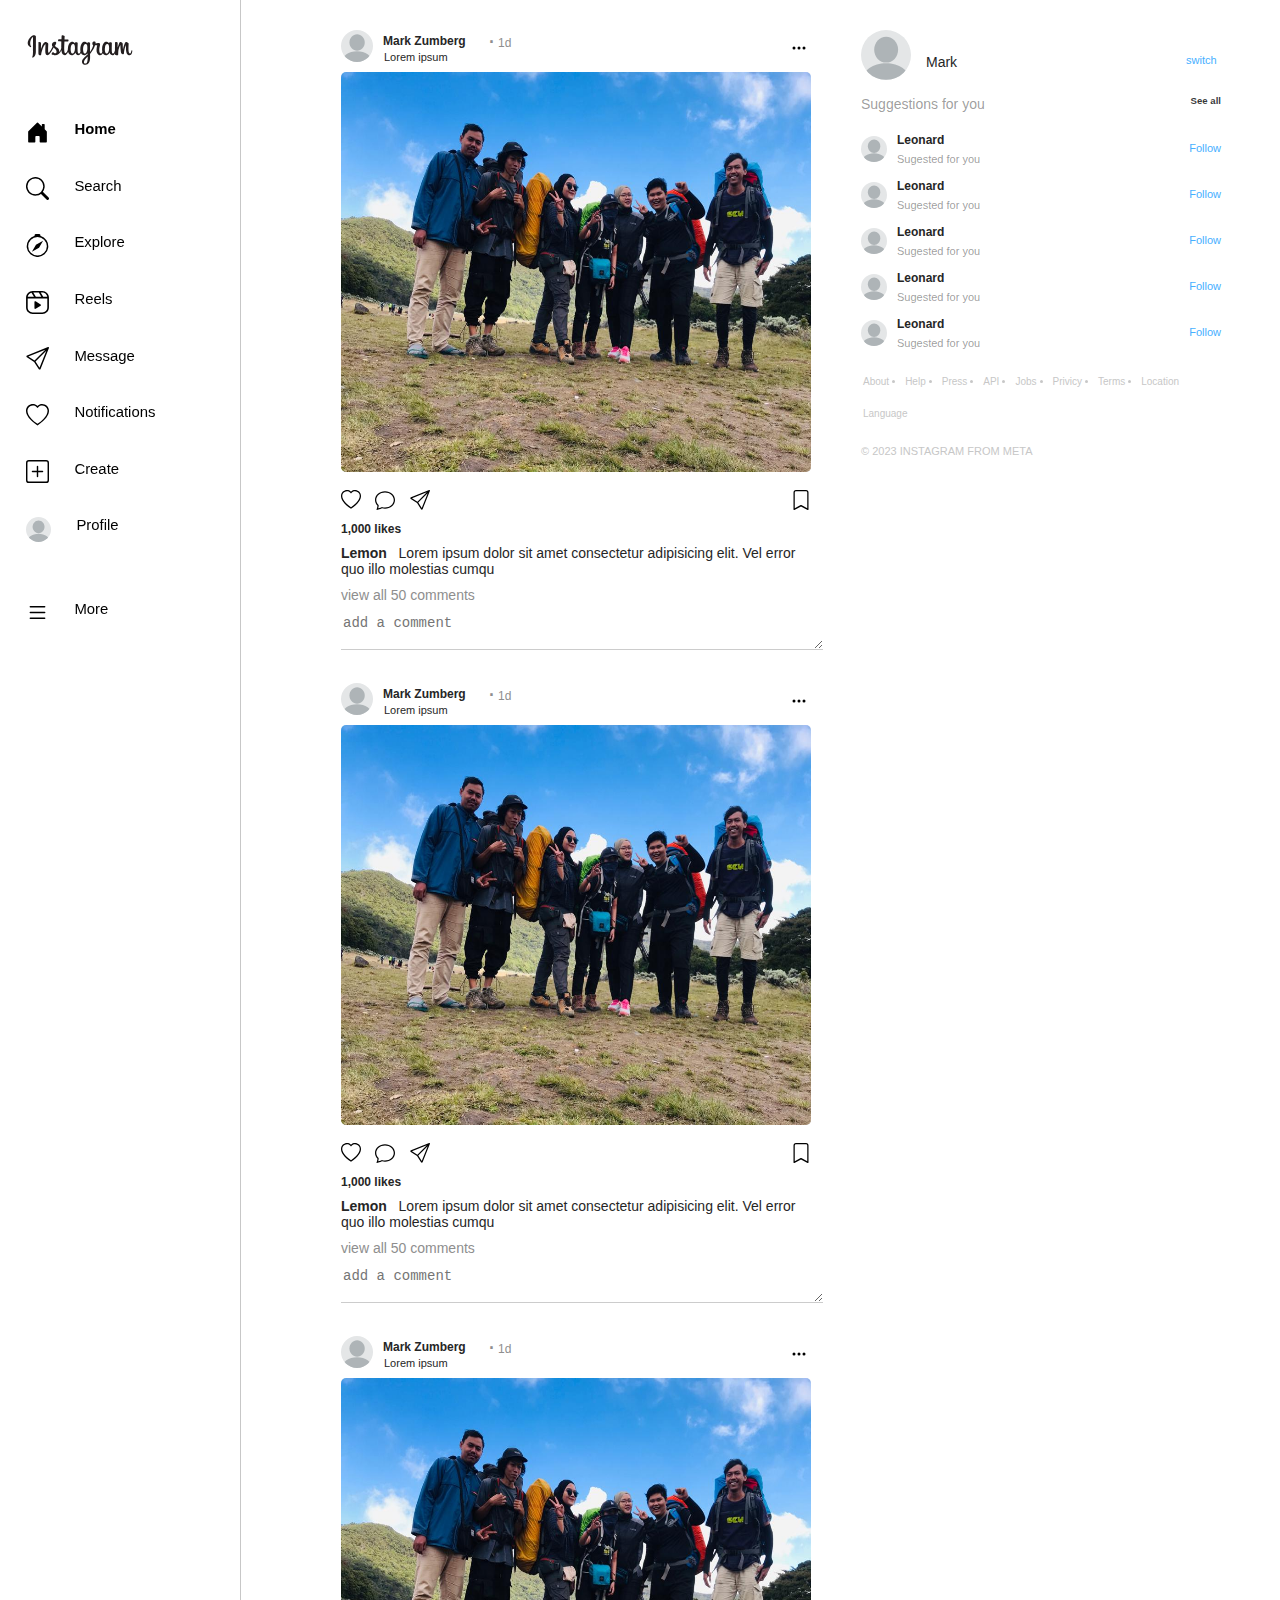
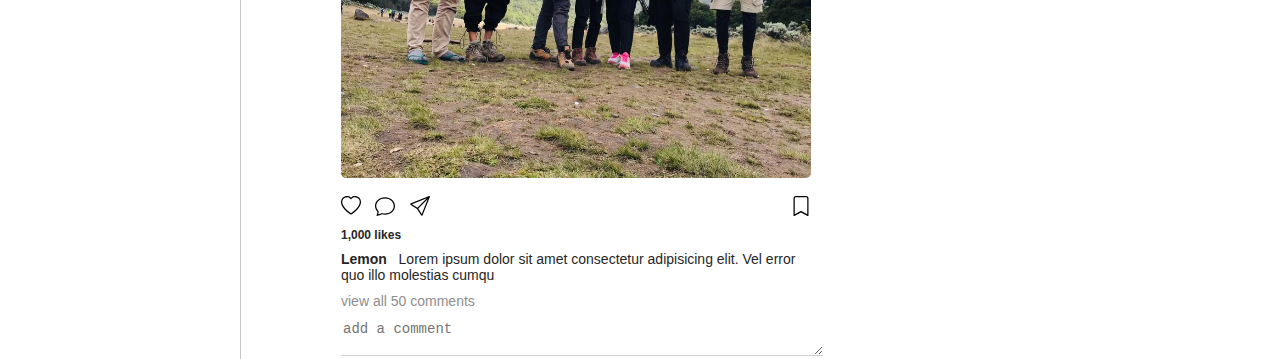
==== indie.html @ ac7b3858 "menggabungkan branch aside kedalam branch master" ====
<!DOCTYPE html>
<html lang="en">
<head>
    <meta charset="UTF-8">
    <meta http-equiv="X-UA-Compatible" content="IE=edge">
    <meta name="viewport" content="width=device-width, initial-scale=1.0">
    <link rel="icon" href="asset/icons8-instagram.svg">
    <title>Instagram Clone</title>

    <!-- link css -->
    <link rel="stylesheet" href="css/reset.css">
    <link rel="stylesheet" href="css/style2.css">

</head>
<body>
    <article class="container">

        <div class="nav-kiri">
            <div class="nav-list">
            <div class="logo">
                <img src="asset/Instagram-Wordmark-Black-Logo.wine.svg" alt="" srcset="">
            </div>

            <div class="icon-nav">
                <div class="icon active">
                    <img src="asset/house-door-fill.svg" alt="" srcset="">
                    <span>Home</span>
                </div>
    
                <div class="icon">
                    <img src="asset/search.svg" alt="" srcset="">
                    <span>Search</span>
                </div>
                <div class="icon">
                    <img src="asset/compass.svg" alt="" srcset="">
                    <span>Explore</span>
                </div>
                <div class="icon">
                    <img src="asset/instagram-reels-icon.svg" alt="" srcset="">
                    <span>Reels</span>
                </div>
                <div class="icon">
                    <img src="asset/send.svg" alt="" srcset="">
                    <span>Message</span>
                </div>
                <div class="icon">
                    <img src="asset/heart.svg" alt="" srcset="">
                    <span>Notifications</span>
                </div>
                <div class="icon">
                    <img src="asset/plus-square.svg" alt="" srcset="">
                    <span>Create</span>
                </div>
                <div class="icon profile">
                    <img src="img/blank-profile-picture-973460.svg" alt="" srcset="">
                    <span>Profile</span>
                </div>
    
                <div class="nav-more">
                    <img src="asset/list.svg" alt="" srcset="">
                   <span>More</span>
                </div>
            </div>
        </div>

    </div>

        <div class="content">
            <article class="article">
            <div class="content-tengah">

                <section>
                    <div class="header">
                        <div class="profile-img">  
                           <img src="img/blank-profile-picture-973460.svg" alt="" srcset="">
                           </div>
           
                           <div class="user">
                               <span class="name">Mark Zumberg</span> 
                               <span class="time"> 
                                <span>.</span>
                                1d</span>
                               <span class="location">Lorem ipsum</span>
                           </div>
                           <div class="three-dots">
                            <img src="asset/three-dots.svg" alt="">
                        </div>
                           
                        </div>
                        
                <div class="img">
                    <img src="img/IMG-20210529-WA0055.jpg" alt="" srcset="">
                    </div>

                    <div class="asset">
                        <ul>
                            <li>
                                <img src="asset/heart.svg" alt="" srcset="">
                            </li>
                            <li>
                                <img src="asset/chat.svg" alt="" srcset="">
                            </li>
                            <li>
                                <img src="asset/send.svg" alt="" srcset="">
                            </li>
                            <li>
                                <img src="asset/bookmark.svg" alt="" srcset="">
                            </li>
                        </ul>
                    </div>

                    <div class="likes">
                        <span>1,000 likes</span>
                    </div>

                    <div class="comments">
                        <span>
                            <span class="name">Lemon</span>
                            <span>&nbsp;</span>
                            <span>Lorem ipsum dolor sit amet consectetur adipisicing elit. Vel error quo illo molestias cumqu</span>
                        </span>

                       <div class="views-comments">
                        <span>view all 50 comments</span>
                       </div>
                    </div>

                    <div class="add-comment">
                       <textarea name="" placeholder="add a comment" id="" cols="55" rows=""></textarea>
                    </div>
                </section>

                <section>
                    <div class="header">
                        <div class="profile-img">  
                           <img src="img/blank-profile-picture-973460.svg" alt="" srcset="">
                           </div>
           
                           <div class="user">
                               <span class="name">Mark Zumberg</span> 
                               <span class="time"> 
                                <span>.</span>
                                1d</span>
                               <span class="location">Lorem ipsum</span>
                           </div>
                           <div class="three-dots">
                            <img src="asset/three-dots.svg" alt="">
                        </div>
                           
                        </div>
                        
                <div class="img">
                    <img src="img/IMG-20210529-WA0055.jpg" alt="" srcset="">
                    </div>

                    <div class="asset">
                        <ul>
                            <li>
                                <img src="asset/heart.svg" alt="" srcset="">
                            </li>
                            <li>
                                <img src="asset/chat.svg" alt="" srcset="">
                            </li>
                            <li>
                                <img src="asset/send.svg" alt="" srcset="">
                            </li>
                            <li>
                                <img src="asset/bookmark.svg" alt="" srcset="">
                            </li>
                        </ul>
                    </div>

                    <div class="likes">
                        <span>1,000 likes</span>
                    </div>

                    <div class="comments">
                        <span>
                            <span class="name">Lemon</span>
                            <span>&nbsp;</span>
                            <span>Lorem ipsum dolor sit amet consectetur adipisicing elit. Vel error quo illo molestias cumqu</span>
                        </span>

                       <div class="views-comments">
                        <span>view all 50 comments</span>
                       </div>
                    </div>

                    <div class="add-comment">
                       <textarea name="" placeholder="add a comment" id="" cols="55" rows=""></textarea>
                    </div>
                </section>

                <section>
                    <div class="header">
                        <div class="profile-img">  
                           <img src="img/blank-profile-picture-973460.svg" alt="" srcset="">
                           </div>
           
                           <div class="user">
                               <span class="name">Mark Zumberg</span> 
                               <span class="time"> 
                                <span>.</span>
                                1d</span>
                               <span class="location">Lorem ipsum</span>
                           </div>
                           <div class="three-dots">
                            <img src="asset/three-dots.svg" alt="">
                        </div>
                           
                        </div>
                        
                <div class="img">
                    <img src="img/IMG-20210529-WA0055.jpg" alt="" srcset="">
                    </div>

                    <div class="asset">
                        <ul>
                            <li>
                                <img src="asset/heart.svg" alt="" srcset="">
                            </li>
                            <li>
                                <img src="asset/chat.svg" alt="" srcset="">
                            </li>
                            <li>
                                <img src="asset/send.svg" alt="" srcset="">
                            </li>
                            <li>
                                <img src="asset/bookmark.svg" alt="" srcset="">
                            </li>
                        </ul>
                    </div>

                    <div class="likes">
                        <span>1,000 likes</span>
                    </div>

                    <div class="comments">
                        <span>
                            <span class="name">Lemon</span>
                            <span>&nbsp;</span>
                            <span>Lorem ipsum dolor sit amet consectetur adipisicing elit. Vel error quo illo molestias cumqu</span>
                        </span>

                       <div class="views-comments">
                        <span>view all 50 comments</span>
                       </div>
                    </div>

                    <div class="add-comment">
                       <textarea name="" placeholder="add a comment" id="" cols="55" rows=""></textarea>
                    </div>
                </section>
       
      
            </div>
     
          
            </div>
       
            <div class="nav-kanan">

                <div class="profile">

                    <section>
                        <header>
                            <div class="img">
                                <img src="img/blank-profile-picture-973460.svg" alt="" srcset="">
                            </div>
    
                            <div class="name">
                              <span>Mark</span>
                            </div>
    
                            <div class="switch">
                              <span>switch</span>
                            </div>
                        </header>
                       
                        <div class="recomend">
                            <span>Suggestions for you</span>

                            <span>See all</span>
                        </div>

                        <div class="follow">
                            <div class="add-user">
                                <img src="img/blank-profile-picture-973460.svg" alt="" srcset="">
                                <div class="abc">
                                    <span id="name">Leonard</span>
                                    <span id="sugest">Sugested for you</span>
                                </div>
                                
                                <span id="follow">Follow</span>
                            </div>

                            <div class="add-user">
                                <img src="img/blank-profile-picture-973460.svg" alt="" srcset="">
                                <div class="abc">
                                    <span id="name">Leonard</span>
                                    <span id="sugest">Sugested for you</span>
                                </div>
                                
                                <span id="follow">Follow</span>
                            </div>

                            <div class="add-user">
                                <img src="img/blank-profile-picture-973460.svg" alt="" srcset="">
                                <div class="abc">
                                    <span id="name">Leonard</span>
                                    <span id="sugest">Sugested for you</span>
                                </div>
                                
                                <span id="follow">Follow</span>
                            </div>

                            <div class="add-user">
                                <img src="img/blank-profile-picture-973460.svg" alt="" srcset="">
                                <div class="abc">
                                    <span id="name">Leonard</span>
                                    <span id="sugest">Sugested for you</span>
                                </div>
                                
                                <span id="follow">Follow</span>
                            </div>

                            <div class="add-user">
                                <img src="img/blank-profile-picture-973460.svg" alt="" srcset="">
                                <div class="abc">
                                    <span id="name">Leonard</span>
                                    <span id="sugest">Sugested for you</span>
                                </div>
                                
                                <span id="follow">Follow</span>
                            </div>
                

                        </div>

                        <footer class="footer">
                            <nav>
                                <ul>
                                    <li>
                                        <a href="#">About</a>
                                    </li>
                                    <li>
                                        <a href="#">Help</a>
                                    </li>
                                    <li>
                                        <a href="#">Press</a>
                                    </li>
                                    <li>
                                        <a href="#">API</a>
                                    </li>
                                    <li>
                                        <a href="#">Jobs</a>
                                    </li>
                                    <li>
                                        <a href="#">Privicy</a>
                                    </li>
                                    <li>
                                        <a href="#">Terms</a>
                                    </li>
                                    <li>
                                        <a href="#">Location</a>
                                    </li>
                                    <li>
                                        <a href="#">Language</a>
                                    </li>
                                </ul>
                            </nav>

                            <div class="copyright">
                                <span>&#169; 2023 INSTAGRAM FROM META</span>
                            </div>
                        </footer>
                      



                    </section>
                  
                </div>
              </div>

        </article>
        </div>

    

    </article>
</body>
</html>
---- css/style2.css ----
:root{
    --blue-2: #b3dbff;
    --blue-4: #47afff;
    --blue-5: #0095f6;
    --blue-6: #0074cc;
    --blue-7: #0057a3;
    --blue-9: #002952;
    --gradient-lavender: #d300c5;
    --gradient-orange: #ff7a00;
    --gradient-pink: #ff0169;
    --gradient-purple: #7638fa;
    --gradient-yellow: #ffd600;
    --fds-black-alpha-05: rgba(0, 0, 0, 0.05);
    --fds-black-alpha-10: rgba(0, 0, 0, 0.1);
    --fds-black-alpha-15: rgba(0, 0, 0, 0.15);
    --fds-black-alpha-20: rgba(0, 0, 0, 0.2);
    --fds-black-alpha-30: rgba(0, 0, 0, 0.3);
    --fds-black-alpha-40: rgba(0, 0, 0, 0.4);
    --fds-black-alpha-50: rgba(0, 0, 0, 0.5);
    --fds-black-alpha-60: rgba(0, 0, 0, 0.6);
    --fds-black-alpha-80: rgba(0, 0, 0, 0.8);
}

body {
    font-family:Verdana, Geneva, Tahoma, sans-serif;
}


/* .nav-kiri,
.content,
.nav-kanan {
    border: 1px solid black;
} */

.container {
    display: flex;
    flex-direction: row;
}

.nav-kiri {
    width: 15rem;
    display: flex;
    flex-direction: column;
    border-right: 1px solid #c7c7c7;
    /* height: 100%; */
}

.nav-kiri .nav-list {
    width: 240px;
    position: fixed;
}
.nav-kiri .logo,
.nav-kiri .icon-nav {
    margin-top: -18px;
    margin-left: 12px;
    width: 230px;
}
.nav-kiri .logo img {
    width: 8.5em;
    height: 8.5rem;
}

.icon-nav {
    margin: -35px 0 0 1px;
    width: 12rem;
}

.nav-kiri .icon-nav .icon,
.nav-kiri .nav-more {
    margin-top: 5px;
    position: relative;
    width: 11.5rem;
    padding: .8rem;
}
.nav-kiri .icon-nav .icon img,
.nav-kiri .nav-more img{
    width: 23px;
    height: 23px;
    margin-left: .1rem;
   
}

.nav-kiri .icon-nav .profile img {
    border-radius: 50%;
    width: 25px;
    height: 25px;
}

.nav-kiri .icon-nav .icon span,
.nav-kiri .nav-more span {
    padding-left: 25px;
    font-size: .93em;
    position: absolute;
    padding-top: .1em;
}

.nav-kiri .icon-nav .active span {
    font-weight: bolder;
}

.nav-kiri .nav-more {
    margin-top: 30px;
    position: relative;
}

.nav-kiri .icon-nav .icon:hover,
.nav-kiri .nav-more:hover {
    background: var(--fds-black-alpha-05);
    border-radius: 20px;
    cursor: pointer;
    

}

.nav-kiri .icon-nav .icon:hover img,
.nav-kiri .nav-more:hover img {
 
    animation: zoomin .1s forwards;
}

/* animations */

@keyframes zoomin {
    
    0% {
      height: 0;
    }
    100% {
        height: 1.5rem;
        width: 1.5rem;
    }
}

/* tengah */
.content {
    margin: 0 50px 0 100px;
    display: flex;
    flex-direction: row;
}
.content .article {
    display: flex;
}

.content section {
    width:470px;
}
.content .header {
display: flex;
width: auto;
margin-top: 30px;
position: relative;
height: 42px;
}
.content .header .profile-img img {
    width: 32px;
    height: 32px;
    border-radius: 50%;
}
.content .header .user img {
    width: 15px;
    height: 15px;
    opacity: 0;
}
.content section .user {
   position: relative;
    top: 2px;
    left: 10px;
    width: 300px;
}
.content section .user .name {
    font-size: 12px;
    font-weight: bold;
    color: #262626;
}
.content section .user .time {
    font-size: 12px;
    color: #8e8e8e;
    position: absolute;
    top: 5px;
    left: 115px;
}
.content section .user .time span {
    font-size: 25px;
    height: 0;
    color: #8e8e8e;
    position: absolute;
    top: -15px;
    left: -10px; 
}
.content section .user .name:hover,
.content section .user .location:hover,
.content .header .profile-img img:hover {
    color:var(--fds-black-alpha-40);
    cursor: pointer;
}
.content section .user .location {
    position: absolute;
    font-size: 11px;
    color: #262626;
    top: 20px;
    left: 1px;
}
.content .header .three-dots {
    padding: 5px;
    position: absolute;
    top: 5px;
    left: 445px;
}
.content .header .three-dots:hover,
.content .content-tengah .asset ul li:hover{
    background-color:var(--fds-black-alpha-05);
    cursor: pointer;
}

.content .content-tengah .img img {
    width: 470px;
    height: 400px;
    border-radius: 5px;
}
.content .content-tengah .asset {
    display: flex;
    flex-direction: column;
    margin-top: 5px;
    position: relative;
}
.content .content-tengah .asset ul li {
    text-decoration: none;
    display: inline-block;
    margin-top: 10px;
}

.content .content-tengah .asset ul li:nth-child(1n+2) {
    margin-left: 10px;
}
.content .content-tengah .asset ul li:last-child {
  position: absolute;
  left: 440px;
}
.content .content-tengah .asset ul li img {
    width: 20px;
}

.content .content-tengah .likes {
    font-size: 12px;
    font-weight:bold;
    color:  #262626;
    margin-top: 10px;
}
.content .content-tengah .comments,
.content .content-tengah .comments .views-comments,
.content .content-tengah .add-comment{
    margin-top: 10px;
}
.content .content-tengah .comments span {

    color: #262626;
    font-size: 14px;
  
}
.content .content-tengah .comments .name {
    font-weight: bold;
}
.content .content-tengah .comments .views-comments span {
    color: #8e8e8e;
    font-size: 14px;
}
.content .content-tengah .add-comment textarea {
    border-bottom: 1px solid var(--fds-black-alpha-20);
    outline: none ;
    font-size: 14px;
    border-top: none;
    border-left:none;
    border-right: none;
}

.content .content-tengah .likes:hover,
.content .content-tengah .comments .views-comments:hover,
.content .content-tengah .comments .name:hover {
    cursor: pointer;
}

.nav-kanan {
    width: 22.5rem;
}
.nav-kanan .profile {
    display: flex;
    flex-direction: column;
}
.nav-kanan .profile section {

    margin-top: 30px;
}
.nav-kanan .profile section header {
    position: relative;
    width: 22rem;
}

.nav-kanan .img img {
    width: 50px;
    height: 50px;
    border-radius: 50%;
}
.nav-kanan .profile .name {
    position: absolute;
    top: 25px;
    left: 65px;
    font-size: 14px;
    color: #262626;
}
.nav-kanan .profile .name:hover,
.nav-kanan .profile .img img:hover  {
    cursor: pointer;
}

.nav-kanan .profile .switch {
    position: absolute;
    top: 25px;
    left: 325px;
    font-size: 11px;
    color: var(--blue-4);
}
.nav-kanan .profile .switch:hover,
.nav-kanan .profile .follow .add-user span#follow:last-child:hover  {
    cursor: pointer;
    color: var(--blue-9);
}

.nav-kanan .profile .recomend {
    margin-top: .8rem;
}
.nav-kanan .profile .recomend span:first-child {
    font-size: 14px;
    color: var(--fds-black-alpha-40);
}

.nav-kanan .profile .recomend span:last-child {
    float: right;
    font-size: .6em;
    font-weight: bold;
    color: var(--fds-black-alpha-80);
}
.nav-kanan .profile .recomend span:last-child:hover {
    cursor: pointer;
    color: var(--fds-black-alpha-60);
}

.nav-kanan .profile .follow {
    margin-top: 1.5rem;
    position: relative;
    height: auto;
}
.nav-kanan .profile .follow .add-user {
    display: flex;
    align-items: center;
    margin-bottom: 20px;
}

.nav-kanan .profile .follow .add-user .abc {
    width: 290px;
    position: relative;
}
.nav-kanan .profile .follow .add-user .abc #name {
    position: absolute;
    top: -15px;
}
.nav-kanan .profile .follow .add-user .abc #name,
.nav-kanan .profile .follow .add-user img:hover {
    cursor: pointer;
}

.nav-kanan .profile .follow .add-user .abc #sugest{
    position: absolute;
    font-size: 11px;
    left: 10px;
    top: 5px;
    width: 100px;
    color: var(--fds-black-alpha-40);
}

.nav-kanan .profile .follow .add-user span#follow:last-child {

    font-size: 11px;
    color: var(--blue-4);
    margin-left: 221px;
}

.follow .add-user #name {
    font-size: 12px;
    color: #262626;
    margin-left: 10px;
    font-weight: bold;
}

.nav-kanan .profile .follow .add-user img {
    width: 26px;
    height: 26px;
    border-radius: 50%;
}

.footer nav {
    display: flex;
    flex-direction: column;
    margin-bottom: 16px;
}

.footer nav ul {
    line-height: 1rem;
    display: flex;
    list-style-type: initial;
    font-size: 10px;
    flex-wrap: wrap;
   
}
.footer nav ul li:first-child,
.footer nav ul li:last-child{
    list-style-type: none;
   margin-left: 2px;
}
.footer nav ul li {
    margin: 8px;
    color: #c7c7c7;
}

.footer nav ul li a {
    color: #c7c7c7;
    text-decoration: none;
}
.footer nav ul li a:hover{
    text-decoration: underline;
}

.footer .copyright{

    color: #c7c7c7;
    font-size: 11px;
}
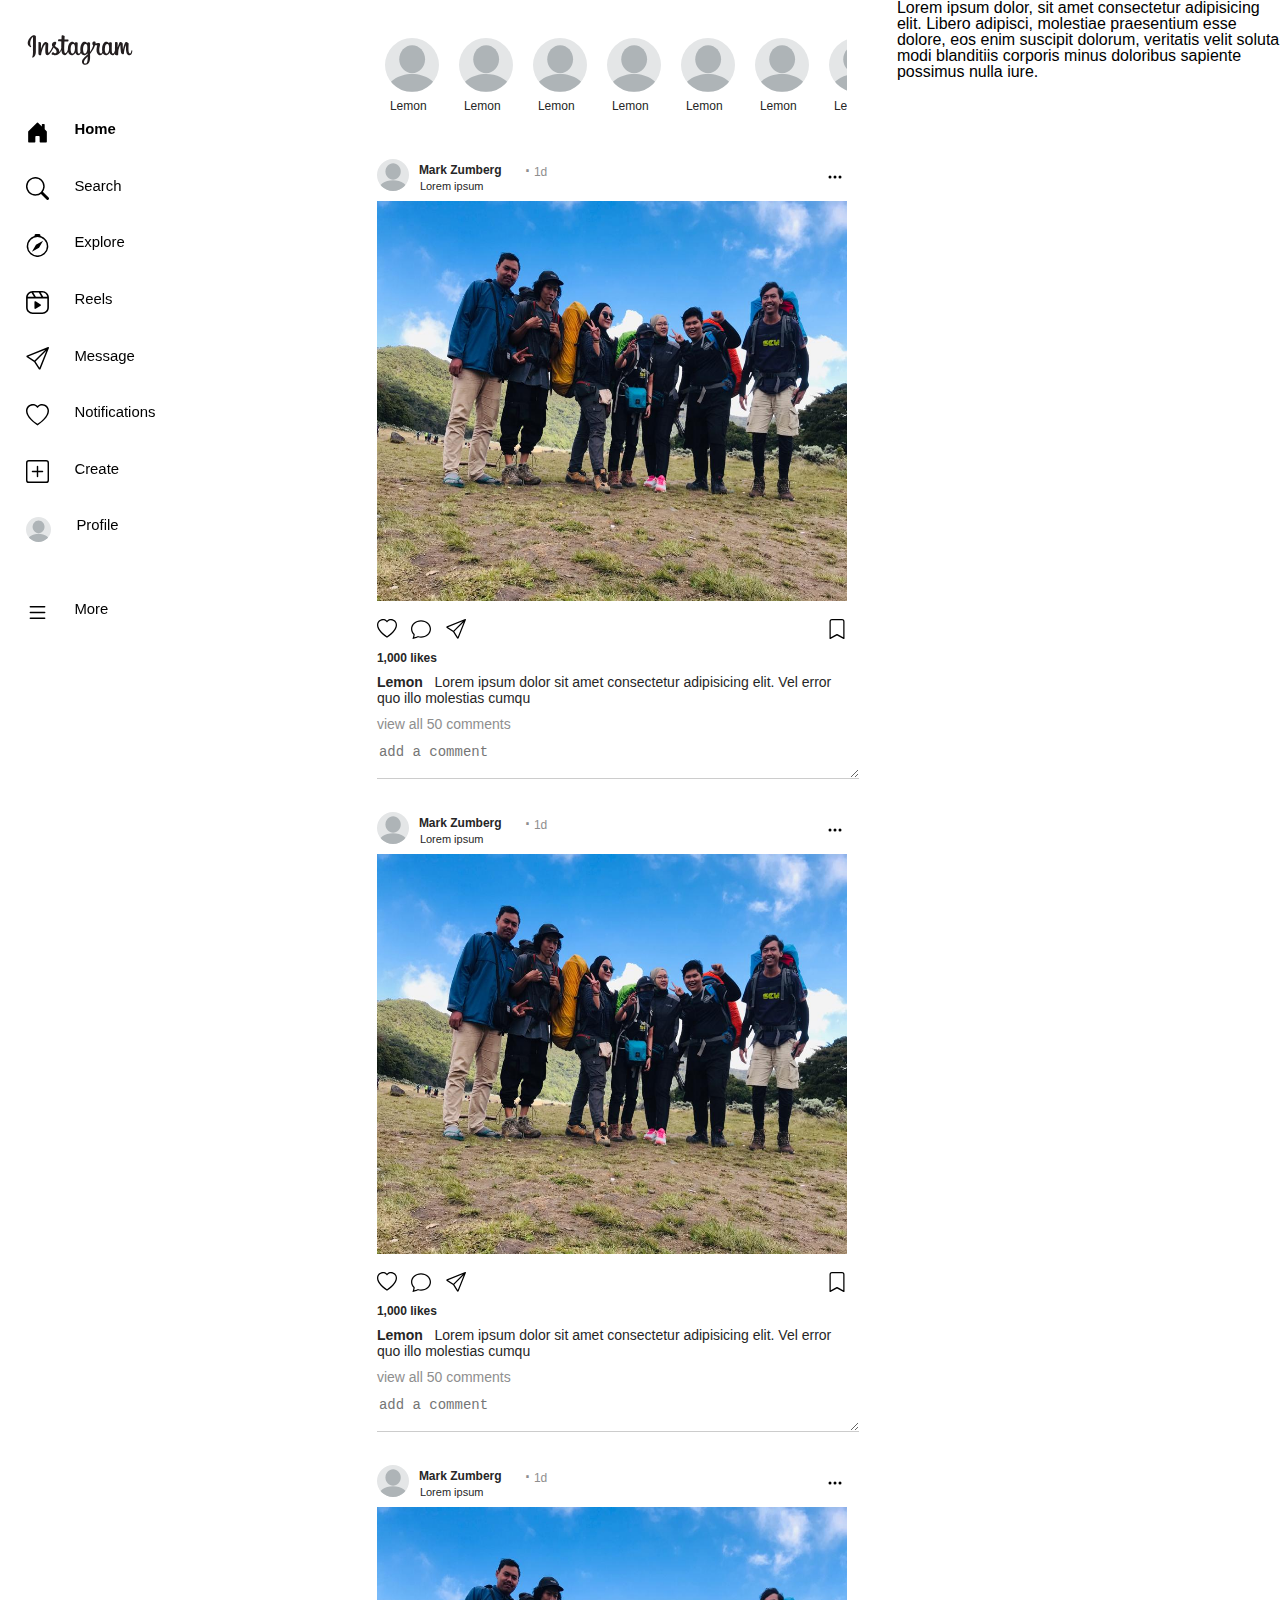
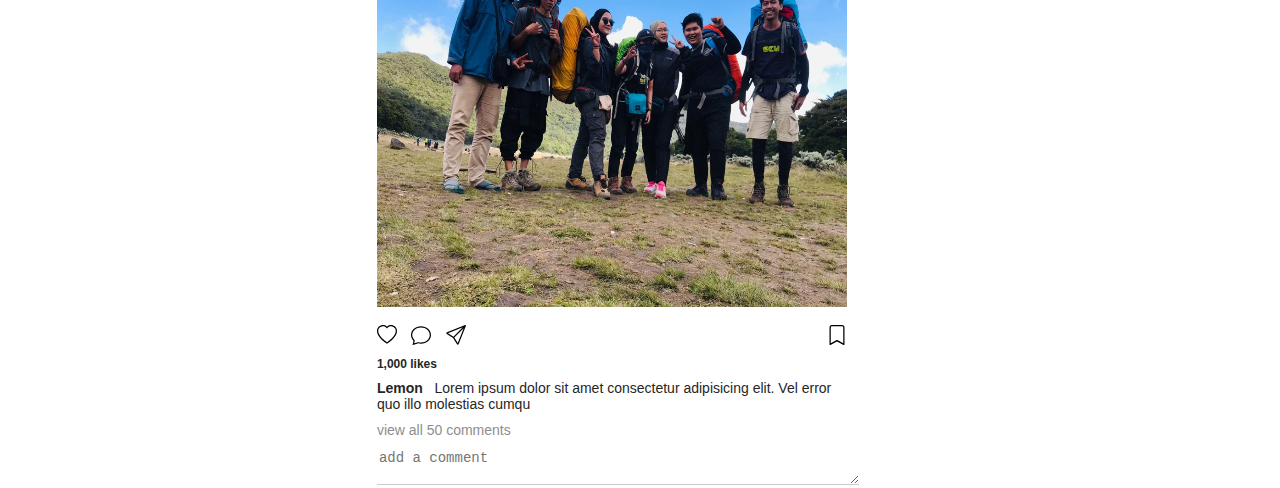
==== commit c9c9eadf: "mengedit fitur stori" ====
--- a/indie.html
+++ b/indie.html
@@ -69,7 +69,80 @@
             <article class="article">
             <div class="content-tengah">
 
-                <section>
+                <section class="story">
+                    <div class="insta-story">
+                      
+                        <li>
+                            <div class="canvas">
+                                <canvas id="story" width="65px" height="65px"></canvas>
+                                <img src="img/blank-profile-picture-973460.svg" alt="" srcset="">
+                                <span>Lemon</span>
+                            </div>
+                        </li>
+
+                        <li>
+                            <div class="canvas">
+                                <canvas id="story" width="65px" height="65px"></canvas>
+                                <img src="img/blank-profile-picture-973460.svg" alt="" srcset="">
+                                <span>Lemon</span>
+                            </div>
+                        </li>
+
+                            <li>
+                                <div class="canvas">
+                                    <canvas id="story" width="65px" height="65px"></canvas>
+                                    <img src="img/blank-profile-picture-973460.svg" alt="" srcset="">
+                                    <span>Lemon</span>
+                                </div>
+                            </li>
+
+                               <li>
+                                <div class="canvas">
+                                    <canvas id ="story" width="65px" height="65px"></canvas>
+                                    <img src="img/blank-profile-picture-973460.svg" alt="" srcset="">
+                                    <span>Lemon</span>
+                                </div>
+                            </li>
+
+                            <li>
+                                <div class="canvas">
+                                    <canvas id ="story" width="65px" height="65px"></canvas>
+                                    <img src="img/blank-profile-picture-973460.svg" alt="" srcset="">
+                                    <span>Lemon</span>
+                                </div>
+                            </li>
+
+                            <li>
+                                <div class="canvas">
+                                    <canvas id ="story" width="65px" height="65px"></canvas>
+                                    <img src="img/blank-profile-picture-973460.svg" alt="" srcset="">
+                                    <span>Lemon</span>
+                                </div>
+                            </li>
+
+                            <li>
+                                <div class="canvas">
+                                    <canvas id ="story" width="65px" height="65px"></canvas>
+                                    <img src="img/blank-profile-picture-973460.svg" alt="" srcset="">
+                                    <span>Lemon</span>
+                                </div>
+                            </li>
+
+                            <li>
+                                <div class="canvas">
+                                    <canvas id ="story" width="65px" height="65px"></canvas>
+                                    <img src="img/blank-profile-picture-973460.svg" alt="" srcset="">
+                                    <span>Lemon</span>
+                                </div>
+                            </li>
+                         
+       
+                       
+                    </div>
+                    
+                </section>
+
+                <section id="content">
                     <div class="header">
                         <div class="profile-img">  
                            <img src="img/blank-profile-picture-973460.svg" alt="" srcset="">
@@ -259,135 +332,14 @@
             </div>
        
             <div class="nav-kanan">
-
-                <div class="profile">
-
-                    <section>
-                        <header>
-                            <div class="img">
-                                <img src="img/blank-profile-picture-973460.svg" alt="" srcset="">
-                            </div>
-    
-                            <div class="name">
-                              <span>Mark</span>
-                            </div>
-    
-                            <div class="switch">
-                              <span>switch</span>
-                            </div>
-                        </header>
-                       
-                        <div class="recomend">
-                            <span>Suggestions for you</span>
-
-                            <span>See all</span>
-                        </div>
-
-                        <div class="follow">
-                            <div class="add-user">
-                                <img src="img/blank-profile-picture-973460.svg" alt="" srcset="">
-                                <div class="abc">
-                                    <span id="name">Leonard</span>
-                                    <span id="sugest">Sugested for you</span>
-                                </div>
-                                
-                                <span id="follow">Follow</span>
-                            </div>
-
-                            <div class="add-user">
-                                <img src="img/blank-profile-picture-973460.svg" alt="" srcset="">
-                                <div class="abc">
-                                    <span id="name">Leonard</span>
-                                    <span id="sugest">Sugested for you</span>
-                                </div>
-                                
-                                <span id="follow">Follow</span>
-                            </div>
-
-                            <div class="add-user">
-                                <img src="img/blank-profile-picture-973460.svg" alt="" srcset="">
-                                <div class="abc">
-                                    <span id="name">Leonard</span>
-                                    <span id="sugest">Sugested for you</span>
-                                </div>
-                                
-                                <span id="follow">Follow</span>
-                            </div>
-
-                            <div class="add-user">
-                                <img src="img/blank-profile-picture-973460.svg" alt="" srcset="">
-                                <div class="abc">
-                                    <span id="name">Leonard</span>
-                                    <span id="sugest">Sugested for you</span>
-                                </div>
-                                
-                                <span id="follow">Follow</span>
-                            </div>
-
-                            <div class="add-user">
-                                <img src="img/blank-profile-picture-973460.svg" alt="" srcset="">
-                                <div class="abc">
-                                    <span id="name">Leonard</span>
-                                    <span id="sugest">Sugested for you</span>
-                                </div>
-                                
-                                <span id="follow">Follow</span>
-                            </div>
-                
-
-                        </div>
-
-                        <footer class="footer">
-                            <nav>
-                                <ul>
-                                    <li>
-                                        <a href="#">About</a>
-                                    </li>
-                                    <li>
-                                        <a href="#">Help</a>
-                                    </li>
-                                    <li>
-                                        <a href="#">Press</a>
-                                    </li>
-                                    <li>
-                                        <a href="#">API</a>
-                                    </li>
-                                    <li>
-                                        <a href="#">Jobs</a>
-                                    </li>
-                                    <li>
-                                        <a href="#">Privicy</a>
-                                    </li>
-                                    <li>
-                                        <a href="#">Terms</a>
-                                    </li>
-                                    <li>
-                                        <a href="#">Location</a>
-                                    </li>
-                                    <li>
-                                        <a href="#">Language</a>
-                                    </li>
-                                </ul>
-                            </nav>
-
-                            <div class="copyright">
-                                <span>&#169; 2023 INSTAGRAM FROM META</span>
-                            </div>
-                        </footer>
-                      
-
-
-
-                    </section>
-                  
-                </div>
-              </div>
-
+                <p>Lorem ipsum dolor, sit amet consectetur adipisicing elit. Libero adipisci, molestiae praesentium esse dolore, eos enim suscipit dolorum, veritatis velit soluta modi blanditiis corporis minus doloribus sapiente possimus nulla iure.</p>
+            </div>
         </article>
         </div>
 
     
 
     </article>
+    <script src="js/script.js"></script>
 </body>
 </html>--- a/css/style2.css
+++ b/css/style2.css
@@ -38,15 +38,14 @@
 }
 
 .nav-kiri {
-    width: 15rem;
+    width: 65rem;
     display: flex;
     flex-direction: column;
-    border-right: 1px solid #c7c7c7;
     /* height: 100%; */
 }
 
 .nav-kiri .nav-list {
-    width: 240px;
+    width: 250px;
     position: fixed;
 }
 .nav-kiri .logo,
@@ -133,7 +132,7 @@
 
 /* tengah */
 .content {
-    margin: 0 50px 0 100px;
+    margin: 0 50px 0 126px;
     display: flex;
     flex-direction: row;
 }
@@ -159,8 +158,55 @@
 .content .header .user img {
     width: 15px;
     height: 15px;
-    opacity: 0;
-}
+}
+.content .story {
+    display: flex;
+} 
+.content .story .insta-story {
+    margin-top: 10px;
+    display: flex;
+    margin-bottom: 5px;
+    overflow: hidden;
+    padding: 20px 0;
+}
+
+.content .story .insta-story li {
+   list-style-type: none;
+   position: relative;
+}
+.content .story .insta-story li span {
+    font-size: 12px;
+    color: #262626;
+    position: absolute;
+    z-index: 1;
+    top: 70px;
+    left: 13px; 
+
+}
+.content .story .insta-story li:nth-child(1n+2) {
+    margin: 0 0 0 3px;
+}
+
+.content .story .insta-story .canvas {
+    position: relative;
+    padding: 3px;
+}
+.content .story .insta-story img {
+    width: 54px;
+    height: 54px;
+    border-radius: 50%;
+    position: absolute;
+    top: 8px;
+    left: 8px;
+
+    
+
+
+}
+.content .story .insta-story img:hover {
+    cursor: pointer;
+}
+
 .content section .user {
    position: relative;
     top: 2px;
@@ -215,7 +261,6 @@
 .content .content-tengah .img img {
     width: 470px;
     height: 400px;
-    border-radius: 5px;
 }
 .content .content-tengah .asset {
     display: flex;
@@ -277,160 +322,4 @@
 .content .content-tengah .comments .views-comments:hover,
 .content .content-tengah .comments .name:hover {
     cursor: pointer;
-}
-
-.nav-kanan {
-    width: 22.5rem;
-}
-.nav-kanan .profile {
-    display: flex;
-    flex-direction: column;
-}
-.nav-kanan .profile section {
-
-    margin-top: 30px;
-}
-.nav-kanan .profile section header {
-    position: relative;
-    width: 22rem;
-}
-
-.nav-kanan .img img {
-    width: 50px;
-    height: 50px;
-    border-radius: 50%;
-}
-.nav-kanan .profile .name {
-    position: absolute;
-    top: 25px;
-    left: 65px;
-    font-size: 14px;
-    color: #262626;
-}
-.nav-kanan .profile .name:hover,
-.nav-kanan .profile .img img:hover  {
-    cursor: pointer;
-}
-
-.nav-kanan .profile .switch {
-    position: absolute;
-    top: 25px;
-    left: 325px;
-    font-size: 11px;
-    color: var(--blue-4);
-}
-.nav-kanan .profile .switch:hover,
-.nav-kanan .profile .follow .add-user span#follow:last-child:hover  {
-    cursor: pointer;
-    color: var(--blue-9);
-}
-
-.nav-kanan .profile .recomend {
-    margin-top: .8rem;
-}
-.nav-kanan .profile .recomend span:first-child {
-    font-size: 14px;
-    color: var(--fds-black-alpha-40);
-}
-
-.nav-kanan .profile .recomend span:last-child {
-    float: right;
-    font-size: .6em;
-    font-weight: bold;
-    color: var(--fds-black-alpha-80);
-}
-.nav-kanan .profile .recomend span:last-child:hover {
-    cursor: pointer;
-    color: var(--fds-black-alpha-60);
-}
-
-.nav-kanan .profile .follow {
-    margin-top: 1.5rem;
-    position: relative;
-    height: auto;
-}
-.nav-kanan .profile .follow .add-user {
-    display: flex;
-    align-items: center;
-    margin-bottom: 20px;
-}
-
-.nav-kanan .profile .follow .add-user .abc {
-    width: 290px;
-    position: relative;
-}
-.nav-kanan .profile .follow .add-user .abc #name {
-    position: absolute;
-    top: -15px;
-}
-.nav-kanan .profile .follow .add-user .abc #name,
-.nav-kanan .profile .follow .add-user img:hover {
-    cursor: pointer;
-}
-
-.nav-kanan .profile .follow .add-user .abc #sugest{
-    position: absolute;
-    font-size: 11px;
-    left: 10px;
-    top: 5px;
-    width: 100px;
-    color: var(--fds-black-alpha-40);
-}
-
-.nav-kanan .profile .follow .add-user span#follow:last-child {
-
-    font-size: 11px;
-    color: var(--blue-4);
-    margin-left: 221px;
-}
-
-.follow .add-user #name {
-    font-size: 12px;
-    color: #262626;
-    margin-left: 10px;
-    font-weight: bold;
-}
-
-.nav-kanan .profile .follow .add-user img {
-    width: 26px;
-    height: 26px;
-    border-radius: 50%;
-}
-
-.footer nav {
-    display: flex;
-    flex-direction: column;
-    margin-bottom: 16px;
-}
-
-.footer nav ul {
-    line-height: 1rem;
-    display: flex;
-    list-style-type: initial;
-    font-size: 10px;
-    flex-wrap: wrap;
-   
-}
-.footer nav ul li:first-child,
-.footer nav ul li:last-child{
-    list-style-type: none;
-   margin-left: 2px;
-}
-.footer nav ul li {
-    margin: 8px;
-    color: #c7c7c7;
-}
-
-.footer nav ul li a {
-    color: #c7c7c7;
-    text-decoration: none;
-}
-.footer nav ul li a:hover{
-    text-decoration: underline;
-}
-
-.footer .copyright{
-
-    color: #c7c7c7;
-    font-size: 11px;
 }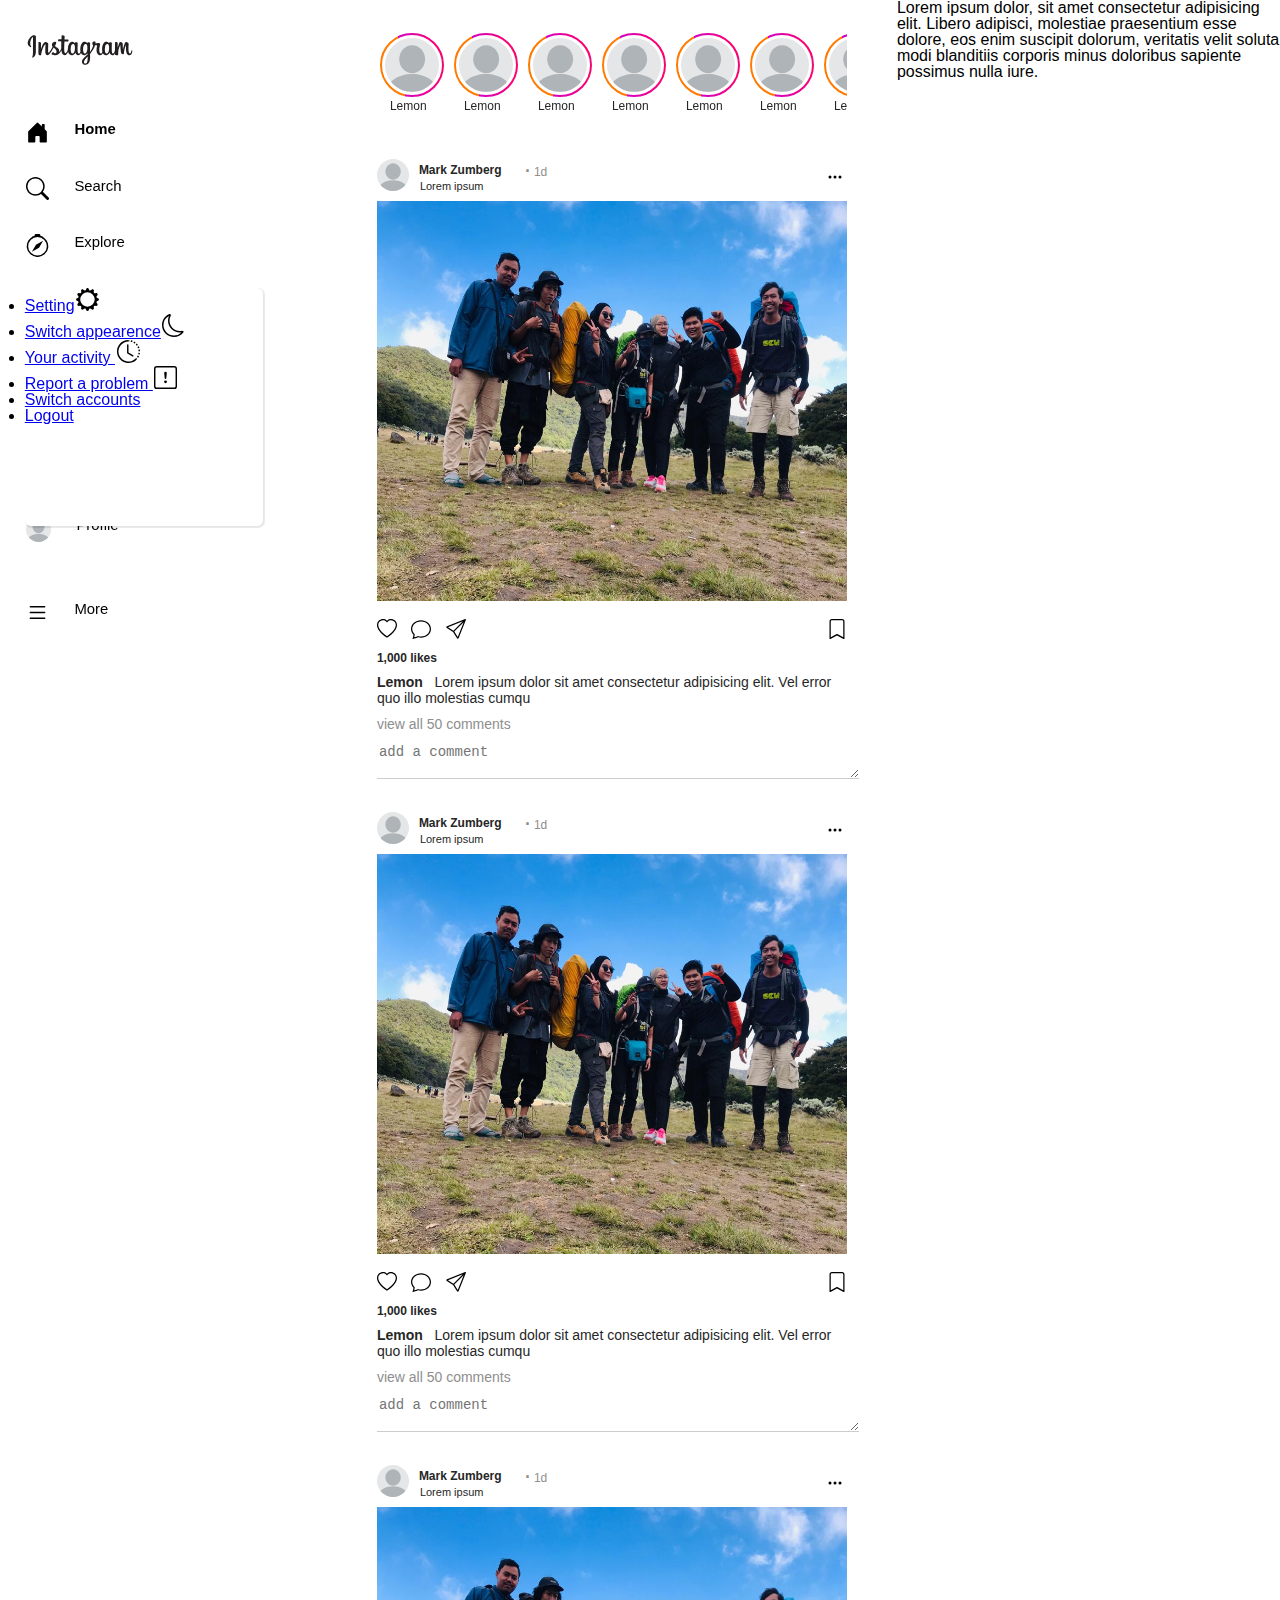
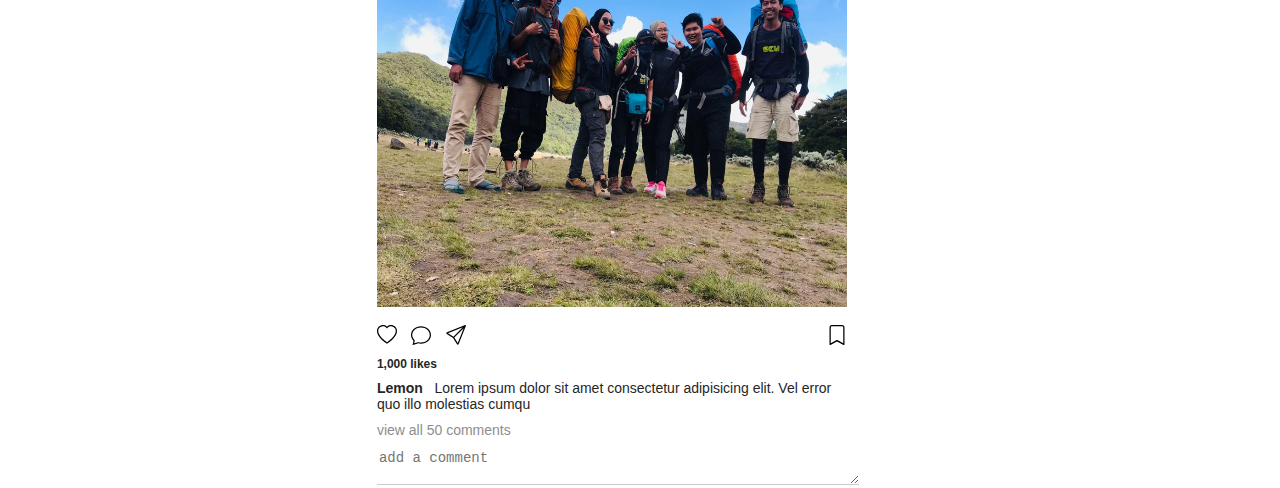
==== commit 0bc046a0: "mendisign toogle" ====
--- a/indie.html
+++ b/indie.html
@@ -59,6 +59,30 @@
                 <div class="nav-more">
                     <img src="asset/list.svg" alt="" srcset="">
                    <span>More</span>
+
+                   <div class="toogle">
+                    <div class="list-toogle">
+                        <li>
+                            <a href="#">Setting<img src="asset/gear-wide.svg" alt="" srcset=""></a>
+                        </li>
+                        <li>
+                            <a href="#">Switch appearence<img src="asset/moon.svg" alt="" srcset=""></a>
+                        </li>
+                        <li>
+                            <a href="#">Your activity <img src="asset/clock-history.svg" alt="" srcset=""></a>
+                        </li>
+                        <li>
+                            <a href="#">Report a problem <img src="asset/exclamation-square.svg" alt="" srcset=""></a>
+                        </li>
+                        <li>
+                            <a href="#">Switch accounts</a>
+                        </li>
+
+                        <li>
+                            <a href="#">Logout</a>
+                        </li>
+                    </div>
+                   </div>
                 </div>
             </div>
         </div>
--- a/css/style2.css
+++ b/css/style2.css
@@ -117,6 +117,19 @@
     animation: zoomin .1s forwards;
 }
 
+/* toogle-more */
+.nav-kiri .toogle {
+    width: 238px;
+    height: 238px;
+    position: absolute;
+    background: #fff;
+    border-radius: 6px;
+    box-shadow: 1px 1px 1px 1px var(--fds-black-alpha-05),
+    1px 1px 1px 1px var(--fds-black-alpha-05);
+    top: -300px;
+}
+
+
 /* animations */
 
 @keyframes zoomin {
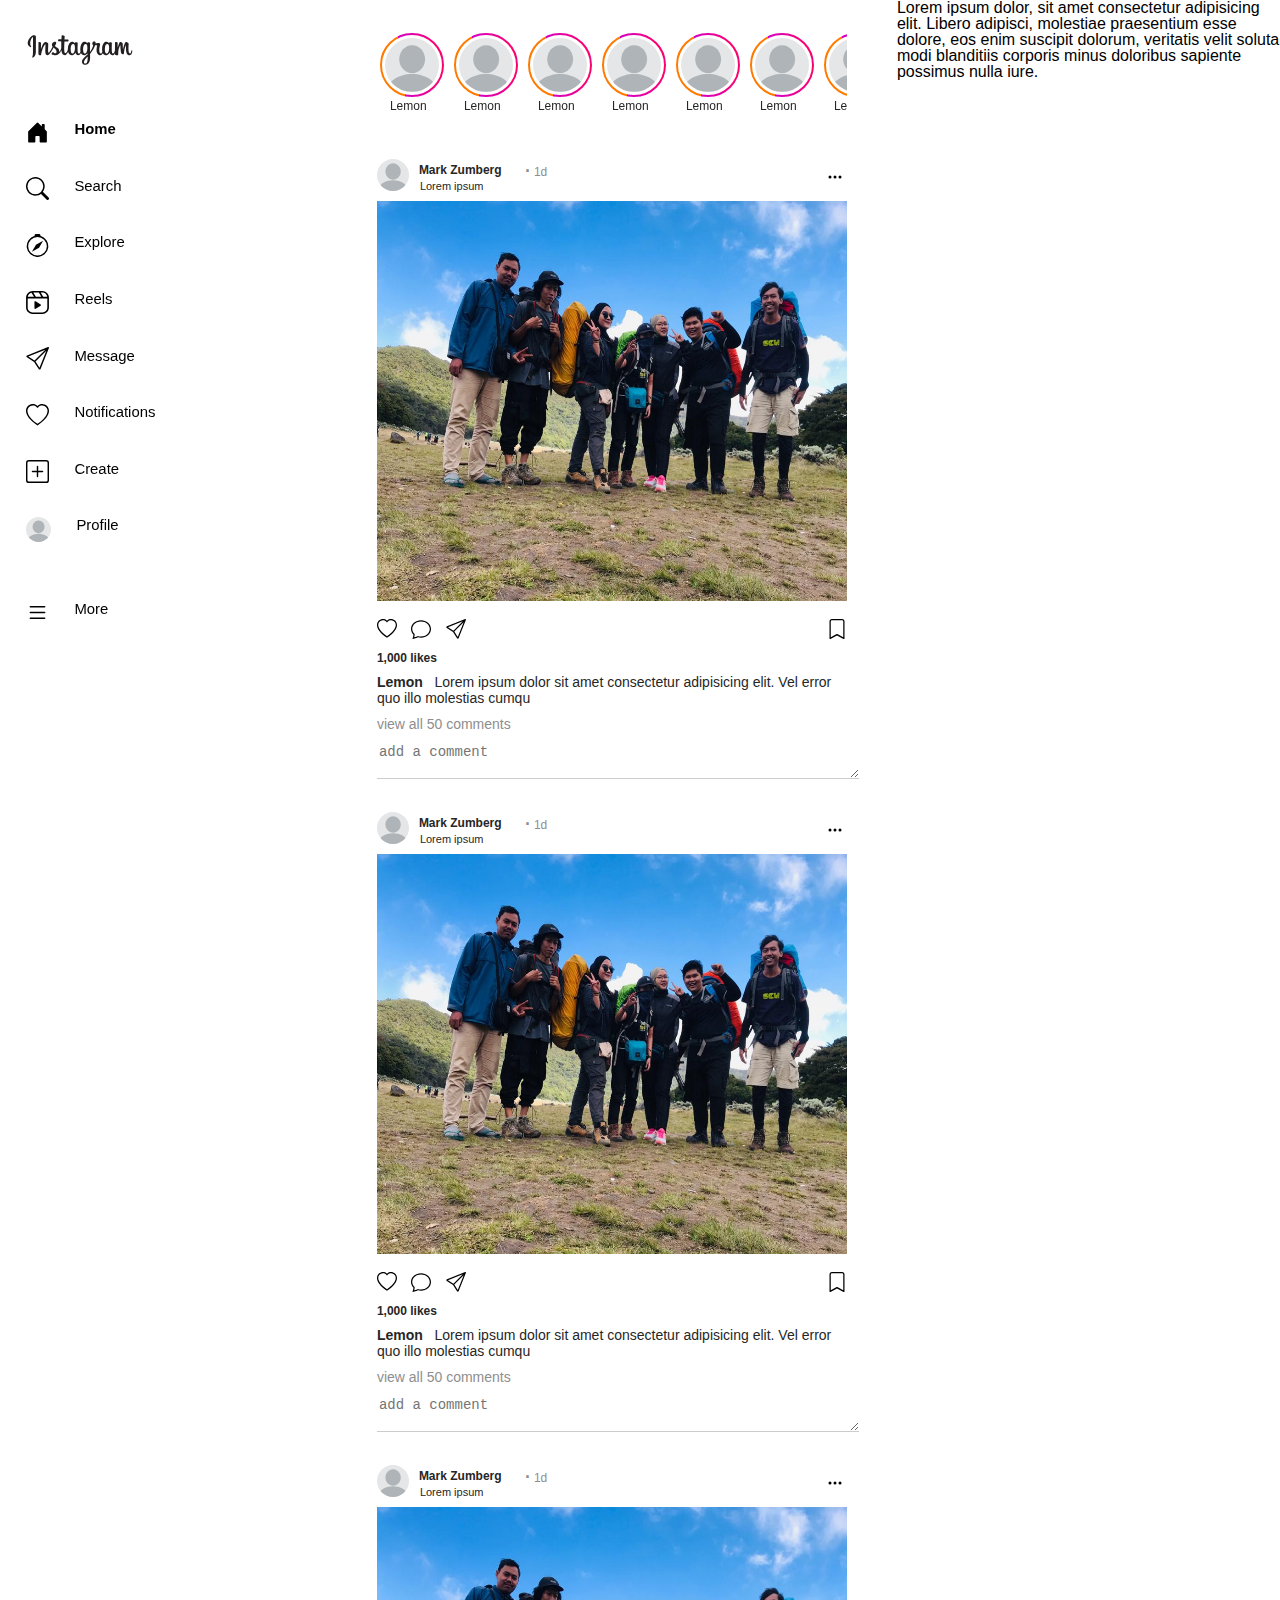
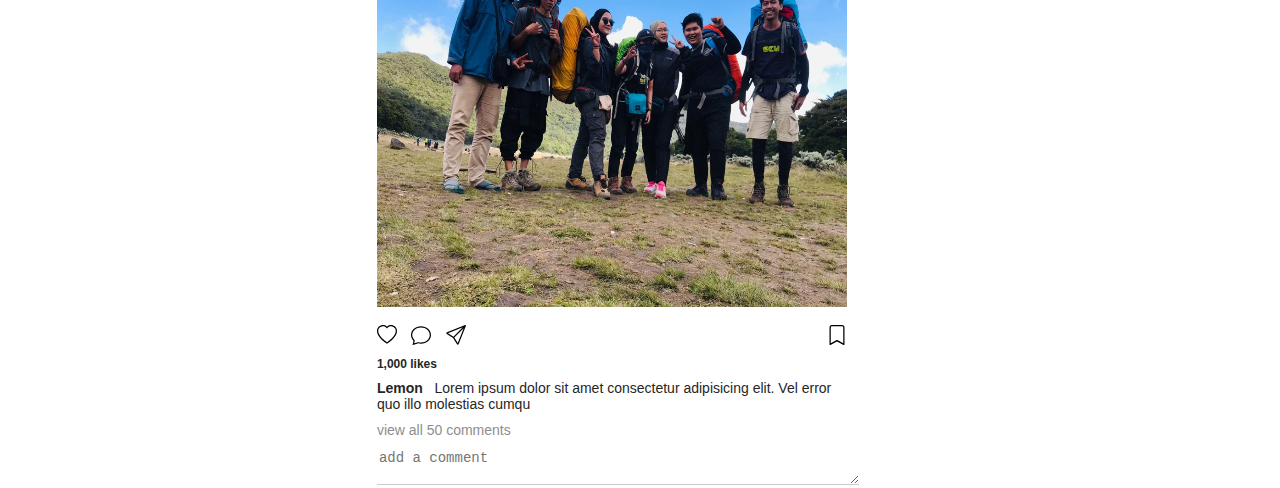
==== commit b9e172bb: "clear toogle-nav" ====
--- a/indie.html
+++ b/indie.html
@@ -61,7 +61,7 @@
                    <span>More</span>
 
                    <div class="toogle">
-                    <div class="list-toogle">
+                    <div class="list-toggle">
                         <li>
                             <a href="#">Setting<img src="asset/gear-wide.svg" alt="" srcset=""></a>
                         </li>
--- a/css/style2.css
+++ b/css/style2.css
@@ -118,16 +118,47 @@
 }
 
 /* toogle-more */
-.nav-kiri .toogle {
-    width: 238px;
-    height: 238px;
+.nav-kiri .nav-more .toogle {
+    width: 15rem;
     position: absolute;
     background: #fff;
     border-radius: 6px;
     box-shadow: 1px 1px 1px 1px var(--fds-black-alpha-05),
-    1px 1px 1px 1px var(--fds-black-alpha-05);
+    1px 1px 1px 1px rgba(0, 0, 0, 0.1);
     top: -300px;
-}
+    display: none;
+    
+}
+
+.nav-kiri .nav-more .active  {
+
+    display: block;
+}
+
+.toogle .list-toggle li {
+    margin-bottom: 10px;
+    padding :5px;
+    list-style-type: none;
+    position: relative;
+    border-bottom: 1px solid var(--fds-black-alpha-15);
+}
+.toogle .list-toggle li:hover {
+    background: var(--fds-black-alpha-05);
+}
+.toogle .list-toggle li img {
+    position: absolute;
+    width: 20px;
+    height: 20px;
+    right: 5px
+}
+
+.nav-kiri .toogle li a {
+    font-size: 15px;
+    text-decoration: none;
+    color: #262626;
+    line-height: 30px;
+}
+
 
 
 /* animations */
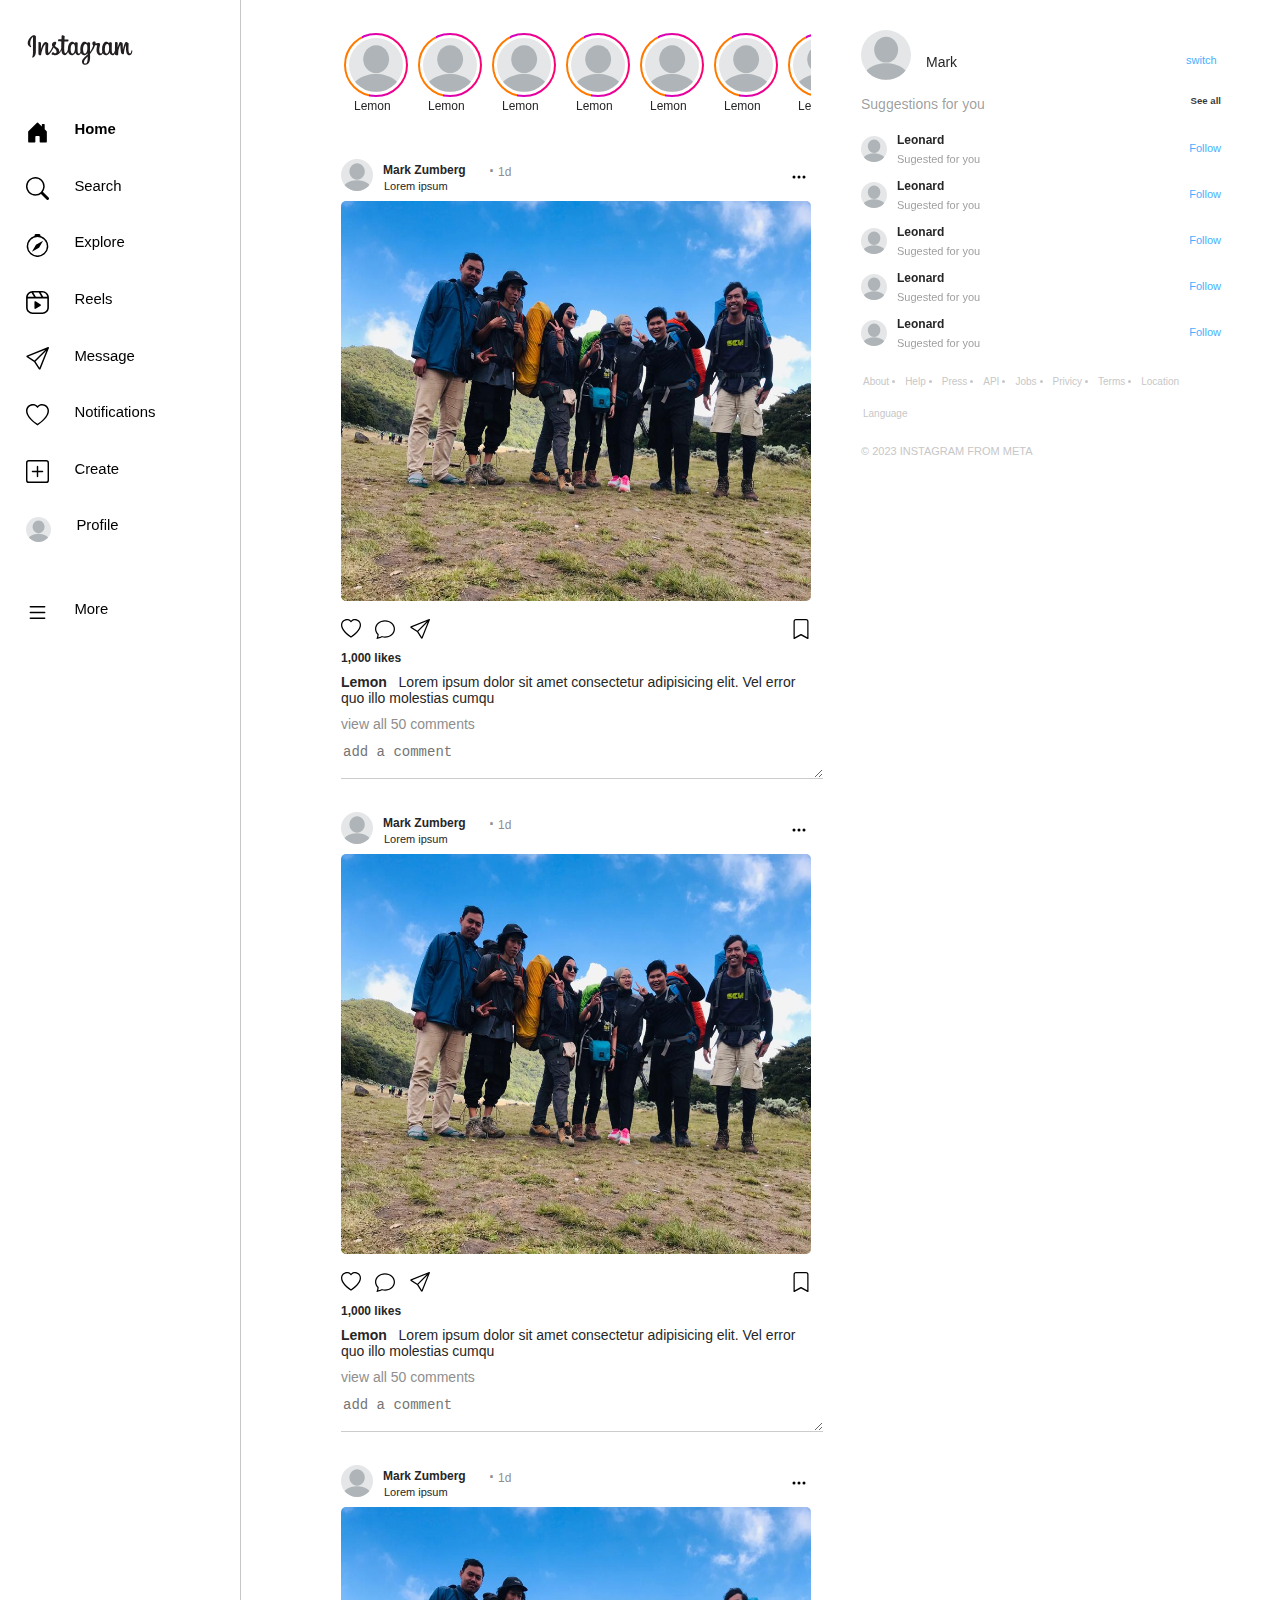
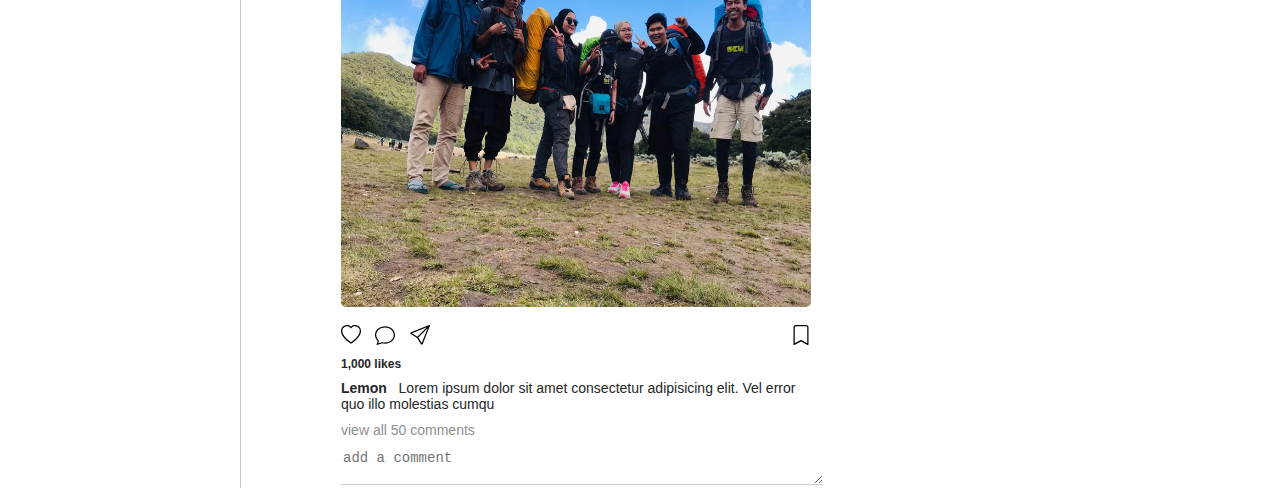
==== commit ba38b344: "merge conflict toggle-nav" ====
--- a/indie.html
+++ b/indie.html
@@ -356,8 +356,130 @@
             </div>
        
             <div class="nav-kanan">
-                <p>Lorem ipsum dolor, sit amet consectetur adipisicing elit. Libero adipisci, molestiae praesentium esse dolore, eos enim suscipit dolorum, veritatis velit soluta modi blanditiis corporis minus doloribus sapiente possimus nulla iure.</p>
-            </div>
+
+                <div class="profile">
+
+                    <section>
+                        <header>
+                            <div class="img">
+                                <img src="img/blank-profile-picture-973460.svg" alt="" srcset="">
+                            </div>
+    
+                            <div class="name">
+                              <span>Mark</span>
+                            </div>
+    
+                            <div class="switch">
+                              <span>switch</span>
+                            </div>
+                        </header>
+                       
+                        <div class="recomend">
+                            <span>Suggestions for you</span>
+
+                            <span>See all</span>
+                        </div>
+
+                        <div class="follow">
+                            <div class="add-user">
+                                <img src="img/blank-profile-picture-973460.svg" alt="" srcset="">
+                                <div class="abc">
+                                    <span id="name">Leonard</span>
+                                    <span id="sugest">Sugested for you</span>
+                                </div>
+                                
+                                <span id="follow">Follow</span>
+                            </div>
+
+                            <div class="add-user">
+                                <img src="img/blank-profile-picture-973460.svg" alt="" srcset="">
+                                <div class="abc">
+                                    <span id="name">Leonard</span>
+                                    <span id="sugest">Sugested for you</span>
+                                </div>
+                                
+                                <span id="follow">Follow</span>
+                            </div>
+
+                            <div class="add-user">
+                                <img src="img/blank-profile-picture-973460.svg" alt="" srcset="">
+                                <div class="abc">
+                                    <span id="name">Leonard</span>
+                                    <span id="sugest">Sugested for you</span>
+                                </div>
+                                
+                                <span id="follow">Follow</span>
+                            </div>
+
+                            <div class="add-user">
+                                <img src="img/blank-profile-picture-973460.svg" alt="" srcset="">
+                                <div class="abc">
+                                    <span id="name">Leonard</span>
+                                    <span id="sugest">Sugested for you</span>
+                                </div>
+                                
+                                <span id="follow">Follow</span>
+                            </div>
+
+                            <div class="add-user">
+                                <img src="img/blank-profile-picture-973460.svg" alt="" srcset="">
+                                <div class="abc">
+                                    <span id="name">Leonard</span>
+                                    <span id="sugest">Sugested for you</span>
+                                </div>
+                                
+                                <span id="follow">Follow</span>
+                            </div>
+                
+
+                        </div>
+
+                        <footer class="footer">
+                            <nav>
+                                <ul>
+                                    <li>
+                                        <a href="#">About</a>
+                                    </li>
+                                    <li>
+                                        <a href="#">Help</a>
+                                    </li>
+                                    <li>
+                                        <a href="#">Press</a>
+                                    </li>
+                                    <li>
+                                        <a href="#">API</a>
+                                    </li>
+                                    <li>
+                                        <a href="#">Jobs</a>
+                                    </li>
+                                    <li>
+                                        <a href="#">Privicy</a>
+                                    </li>
+                                    <li>
+                                        <a href="#">Terms</a>
+                                    </li>
+                                    <li>
+                                        <a href="#">Location</a>
+                                    </li>
+                                    <li>
+                                        <a href="#">Language</a>
+                                    </li>
+                                </ul>
+                            </nav>
+
+                            <div class="copyright">
+                                <span>&#169; 2023 INSTAGRAM FROM META</span>
+                            </div>
+                        </footer>
+                      
+
+
+
+                    </section>
+                  
+                </div>
+              </div>
+
         </article>
         </div>
 
--- a/css/style2.css
+++ b/css/style2.css
@@ -38,14 +38,15 @@
 }
 
 .nav-kiri {
-    width: 65rem;
+    width: 15rem;
     display: flex;
     flex-direction: column;
+    border-right: 1px solid #c7c7c7;
     /* height: 100%; */
 }
 
 .nav-kiri .nav-list {
-    width: 250px;
+    width: 240px;
     position: fixed;
 }
 .nav-kiri .logo,
@@ -176,7 +177,7 @@
 
 /* tengah */
 .content {
-    margin: 0 50px 0 126px;
+    margin: 0 50px 0 100px;
     display: flex;
     flex-direction: row;
 }
@@ -305,6 +306,7 @@
 .content .content-tengah .img img {
     width: 470px;
     height: 400px;
+    border-radius: 5px;
 }
 .content .content-tengah .asset {
     display: flex;
@@ -366,4 +368,160 @@
 .content .content-tengah .comments .views-comments:hover,
 .content .content-tengah .comments .name:hover {
     cursor: pointer;
+}
+
+.nav-kanan {
+    width: 22.5rem;
+}
+.nav-kanan .profile {
+    display: flex;
+    flex-direction: column;
+}
+.nav-kanan .profile section {
+
+    margin-top: 30px;
+}
+.nav-kanan .profile section header {
+    position: relative;
+    width: 22rem;
+}
+
+.nav-kanan .img img {
+    width: 50px;
+    height: 50px;
+    border-radius: 50%;
+}
+.nav-kanan .profile .name {
+    position: absolute;
+    top: 25px;
+    left: 65px;
+    font-size: 14px;
+    color: #262626;
+}
+.nav-kanan .profile .name:hover,
+.nav-kanan .profile .img img:hover  {
+    cursor: pointer;
+}
+
+.nav-kanan .profile .switch {
+    position: absolute;
+    top: 25px;
+    left: 325px;
+    font-size: 11px;
+    color: var(--blue-4);
+}
+.nav-kanan .profile .switch:hover,
+.nav-kanan .profile .follow .add-user span#follow:last-child:hover  {
+    cursor: pointer;
+    color: var(--blue-9);
+}
+
+.nav-kanan .profile .recomend {
+    margin-top: .8rem;
+}
+.nav-kanan .profile .recomend span:first-child {
+    font-size: 14px;
+    color: var(--fds-black-alpha-40);
+}
+
+.nav-kanan .profile .recomend span:last-child {
+    float: right;
+    font-size: .6em;
+    font-weight: bold;
+    color: var(--fds-black-alpha-80);
+}
+.nav-kanan .profile .recomend span:last-child:hover {
+    cursor: pointer;
+    color: var(--fds-black-alpha-60);
+}
+
+.nav-kanan .profile .follow {
+    margin-top: 1.5rem;
+    position: relative;
+    height: auto;
+}
+.nav-kanan .profile .follow .add-user {
+    display: flex;
+    align-items: center;
+    margin-bottom: 20px;
+}
+
+.nav-kanan .profile .follow .add-user .abc {
+    width: 290px;
+    position: relative;
+}
+.nav-kanan .profile .follow .add-user .abc #name {
+    position: absolute;
+    top: -15px;
+}
+.nav-kanan .profile .follow .add-user .abc #name,
+.nav-kanan .profile .follow .add-user img:hover {
+    cursor: pointer;
+}
+
+.nav-kanan .profile .follow .add-user .abc #sugest{
+    position: absolute;
+    font-size: 11px;
+    left: 10px;
+    top: 5px;
+    width: 100px;
+    color: var(--fds-black-alpha-40);
+}
+
+.nav-kanan .profile .follow .add-user span#follow:last-child {
+
+    font-size: 11px;
+    color: var(--blue-4);
+    margin-left: 221px;
+}
+
+.follow .add-user #name {
+    font-size: 12px;
+    color: #262626;
+    margin-left: 10px;
+    font-weight: bold;
+}
+
+.nav-kanan .profile .follow .add-user img {
+    width: 26px;
+    height: 26px;
+    border-radius: 50%;
+}
+
+.footer nav {
+    display: flex;
+    flex-direction: column;
+    margin-bottom: 16px;
+}
+
+.footer nav ul {
+    line-height: 1rem;
+    display: flex;
+    list-style-type: initial;
+    font-size: 10px;
+    flex-wrap: wrap;
+   
+}
+.footer nav ul li:first-child,
+.footer nav ul li:last-child{
+    list-style-type: none;
+   margin-left: 2px;
+}
+.footer nav ul li {
+    margin: 8px;
+    color: #c7c7c7;
+}
+
+.footer nav ul li a {
+    color: #c7c7c7;
+    text-decoration: none;
+}
+.footer nav ul li a:hover{
+    text-decoration: underline;
+}
+
+.footer .copyright{
+
+    color: #c7c7c7;
+    font-size: 11px;
 }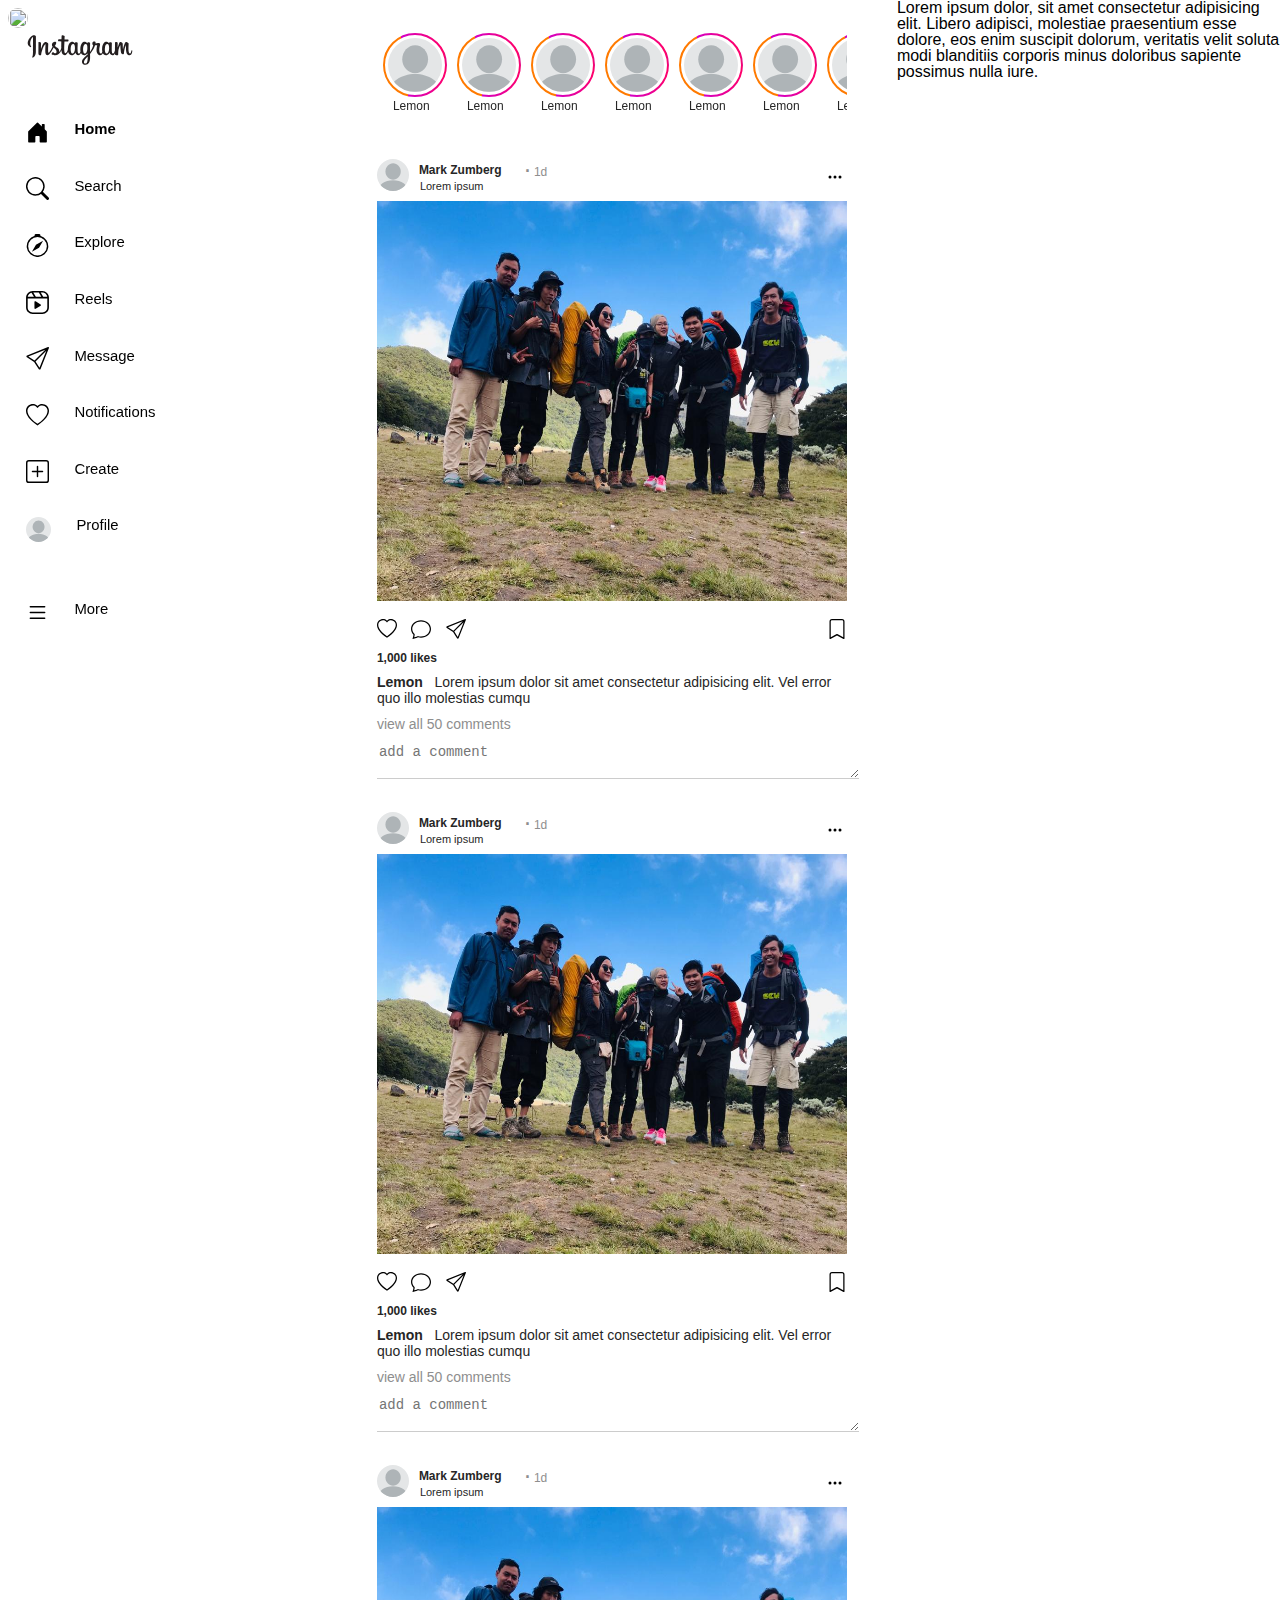
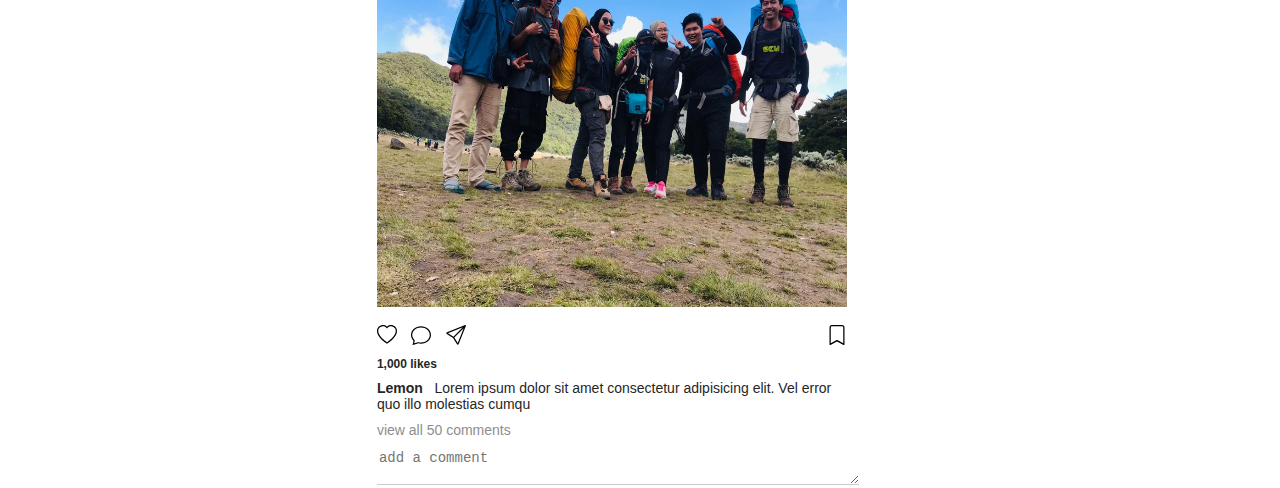
==== commit 1ce3fe6a: "menambahkan klik kanan kiri pada story" ====
--- a/indie.html
+++ b/indie.html
@@ -59,30 +59,6 @@
                 <div class="nav-more">
                     <img src="asset/list.svg" alt="" srcset="">
                    <span>More</span>
-
-                   <div class="toogle">
-                    <div class="list-toggle">
-                        <li>
-                            <a href="#">Setting<img src="asset/gear-wide.svg" alt="" srcset=""></a>
-                        </li>
-                        <li>
-                            <a href="#">Switch appearence<img src="asset/moon.svg" alt="" srcset=""></a>
-                        </li>
-                        <li>
-                            <a href="#">Your activity <img src="asset/clock-history.svg" alt="" srcset=""></a>
-                        </li>
-                        <li>
-                            <a href="#">Report a problem <img src="asset/exclamation-square.svg" alt="" srcset=""></a>
-                        </li>
-                        <li>
-                            <a href="#">Switch accounts</a>
-                        </li>
-
-                        <li>
-                            <a href="#">Logout</a>
-                        </li>
-                    </div>
-                   </div>
                 </div>
             </div>
         </div>
@@ -95,7 +71,9 @@
 
                 <section class="story">
                     <div class="insta-story">
-                      
+                      <div class="right">
+                        <img src="asset/arrow-right-circle.svg" alt="" srcset="">
+                      </div>
                         <li>
                             <div class="canvas">
                                 <canvas id="story" width="65px" height="65px"></canvas>
@@ -356,130 +334,8 @@
             </div>
        
             <div class="nav-kanan">
-
-                <div class="profile">
-
-                    <section>
-                        <header>
-                            <div class="img">
-                                <img src="img/blank-profile-picture-973460.svg" alt="" srcset="">
-                            </div>
-    
-                            <div class="name">
-                              <span>Mark</span>
-                            </div>
-    
-                            <div class="switch">
-                              <span>switch</span>
-                            </div>
-                        </header>
-                       
-                        <div class="recomend">
-                            <span>Suggestions for you</span>
-
-                            <span>See all</span>
-                        </div>
-
-                        <div class="follow">
-                            <div class="add-user">
-                                <img src="img/blank-profile-picture-973460.svg" alt="" srcset="">
-                                <div class="abc">
-                                    <span id="name">Leonard</span>
-                                    <span id="sugest">Sugested for you</span>
-                                </div>
-                                
-                                <span id="follow">Follow</span>
-                            </div>
-
-                            <div class="add-user">
-                                <img src="img/blank-profile-picture-973460.svg" alt="" srcset="">
-                                <div class="abc">
-                                    <span id="name">Leonard</span>
-                                    <span id="sugest">Sugested for you</span>
-                                </div>
-                                
-                                <span id="follow">Follow</span>
-                            </div>
-
-                            <div class="add-user">
-                                <img src="img/blank-profile-picture-973460.svg" alt="" srcset="">
-                                <div class="abc">
-                                    <span id="name">Leonard</span>
-                                    <span id="sugest">Sugested for you</span>
-                                </div>
-                                
-                                <span id="follow">Follow</span>
-                            </div>
-
-                            <div class="add-user">
-                                <img src="img/blank-profile-picture-973460.svg" alt="" srcset="">
-                                <div class="abc">
-                                    <span id="name">Leonard</span>
-                                    <span id="sugest">Sugested for you</span>
-                                </div>
-                                
-                                <span id="follow">Follow</span>
-                            </div>
-
-                            <div class="add-user">
-                                <img src="img/blank-profile-picture-973460.svg" alt="" srcset="">
-                                <div class="abc">
-                                    <span id="name">Leonard</span>
-                                    <span id="sugest">Sugested for you</span>
-                                </div>
-                                
-                                <span id="follow">Follow</span>
-                            </div>
-                
-
-                        </div>
-
-                        <footer class="footer">
-                            <nav>
-                                <ul>
-                                    <li>
-                                        <a href="#">About</a>
-                                    </li>
-                                    <li>
-                                        <a href="#">Help</a>
-                                    </li>
-                                    <li>
-                                        <a href="#">Press</a>
-                                    </li>
-                                    <li>
-                                        <a href="#">API</a>
-                                    </li>
-                                    <li>
-                                        <a href="#">Jobs</a>
-                                    </li>
-                                    <li>
-                                        <a href="#">Privicy</a>
-                                    </li>
-                                    <li>
-                                        <a href="#">Terms</a>
-                                    </li>
-                                    <li>
-                                        <a href="#">Location</a>
-                                    </li>
-                                    <li>
-                                        <a href="#">Language</a>
-                                    </li>
-                                </ul>
-                            </nav>
-
-                            <div class="copyright">
-                                <span>&#169; 2023 INSTAGRAM FROM META</span>
-                            </div>
-                        </footer>
-                      
-
-
-
-                    </section>
-                  
-                </div>
-              </div>
-
+                <p>Lorem ipsum dolor, sit amet consectetur adipisicing elit. Libero adipisci, molestiae praesentium esse dolore, eos enim suscipit dolorum, veritatis velit soluta modi blanditiis corporis minus doloribus sapiente possimus nulla iure.</p>
+            </div>
         </article>
         </div>
 
--- a/css/style2.css
+++ b/css/style2.css
@@ -38,15 +38,14 @@
 }
 
 .nav-kiri {
-    width: 15rem;
+    width: 65rem;
     display: flex;
     flex-direction: column;
-    border-right: 1px solid #c7c7c7;
     /* height: 100%; */
 }
 
 .nav-kiri .nav-list {
-    width: 240px;
+    width: 250px;
     position: fixed;
 }
 .nav-kiri .logo,
@@ -117,50 +116,6 @@
  
     animation: zoomin .1s forwards;
 }
-
-/* toogle-more */
-.nav-kiri .nav-more .toogle {
-    width: 15rem;
-    position: absolute;
-    background: #fff;
-    border-radius: 6px;
-    box-shadow: 1px 1px 1px 1px var(--fds-black-alpha-05),
-    1px 1px 1px 1px rgba(0, 0, 0, 0.1);
-    top: -300px;
-    display: none;
-    
-}
-
-.nav-kiri .nav-more .active  {
-
-    display: block;
-}
-
-.toogle .list-toggle li {
-    margin-bottom: 10px;
-    padding :5px;
-    list-style-type: none;
-    position: relative;
-    border-bottom: 1px solid var(--fds-black-alpha-15);
-}
-.toogle .list-toggle li:hover {
-    background: var(--fds-black-alpha-05);
-}
-.toogle .list-toggle li img {
-    position: absolute;
-    width: 20px;
-    height: 20px;
-    right: 5px
-}
-
-.nav-kiri .toogle li a {
-    font-size: 15px;
-    text-decoration: none;
-    color: #262626;
-    line-height: 30px;
-}
-
-
 
 /* animations */
 
@@ -177,7 +132,7 @@
 
 /* tengah */
 .content {
-    margin: 0 50px 0 100px;
+    margin: 0 50px 0 126px;
     display: flex;
     flex-direction: row;
 }
@@ -215,6 +170,15 @@
     padding: 20px 0;
 }
 
+.content .story .insta-story .right {
+
+}
+
+.content .story .insta-story .right img {
+    width: 20px;
+    height: 20px;
+}
+
 .content .story .insta-story li {
    list-style-type: none;
    position: relative;
@@ -306,7 +270,6 @@
 .content .content-tengah .img img {
     width: 470px;
     height: 400px;
-    border-radius: 5px;
 }
 .content .content-tengah .asset {
     display: flex;
@@ -368,160 +331,4 @@
 .content .content-tengah .comments .views-comments:hover,
 .content .content-tengah .comments .name:hover {
     cursor: pointer;
-}
-
-.nav-kanan {
-    width: 22.5rem;
-}
-.nav-kanan .profile {
-    display: flex;
-    flex-direction: column;
-}
-.nav-kanan .profile section {
-
-    margin-top: 30px;
-}
-.nav-kanan .profile section header {
-    position: relative;
-    width: 22rem;
-}
-
-.nav-kanan .img img {
-    width: 50px;
-    height: 50px;
-    border-radius: 50%;
-}
-.nav-kanan .profile .name {
-    position: absolute;
-    top: 25px;
-    left: 65px;
-    font-size: 14px;
-    color: #262626;
-}
-.nav-kanan .profile .name:hover,
-.nav-kanan .profile .img img:hover  {
-    cursor: pointer;
-}
-
-.nav-kanan .profile .switch {
-    position: absolute;
-    top: 25px;
-    left: 325px;
-    font-size: 11px;
-    color: var(--blue-4);
-}
-.nav-kanan .profile .switch:hover,
-.nav-kanan .profile .follow .add-user span#follow:last-child:hover  {
-    cursor: pointer;
-    color: var(--blue-9);
-}
-
-.nav-kanan .profile .recomend {
-    margin-top: .8rem;
-}
-.nav-kanan .profile .recomend span:first-child {
-    font-size: 14px;
-    color: var(--fds-black-alpha-40);
-}
-
-.nav-kanan .profile .recomend span:last-child {
-    float: right;
-    font-size: .6em;
-    font-weight: bold;
-    color: var(--fds-black-alpha-80);
-}
-.nav-kanan .profile .recomend span:last-child:hover {
-    cursor: pointer;
-    color: var(--fds-black-alpha-60);
-}
-
-.nav-kanan .profile .follow {
-    margin-top: 1.5rem;
-    position: relative;
-    height: auto;
-}
-.nav-kanan .profile .follow .add-user {
-    display: flex;
-    align-items: center;
-    margin-bottom: 20px;
-}
-
-.nav-kanan .profile .follow .add-user .abc {
-    width: 290px;
-    position: relative;
-}
-.nav-kanan .profile .follow .add-user .abc #name {
-    position: absolute;
-    top: -15px;
-}
-.nav-kanan .profile .follow .add-user .abc #name,
-.nav-kanan .profile .follow .add-user img:hover {
-    cursor: pointer;
-}
-
-.nav-kanan .profile .follow .add-user .abc #sugest{
-    position: absolute;
-    font-size: 11px;
-    left: 10px;
-    top: 5px;
-    width: 100px;
-    color: var(--fds-black-alpha-40);
-}
-
-.nav-kanan .profile .follow .add-user span#follow:last-child {
-
-    font-size: 11px;
-    color: var(--blue-4);
-    margin-left: 221px;
-}
-
-.follow .add-user #name {
-    font-size: 12px;
-    color: #262626;
-    margin-left: 10px;
-    font-weight: bold;
-}
-
-.nav-kanan .profile .follow .add-user img {
-    width: 26px;
-    height: 26px;
-    border-radius: 50%;
-}
-
-.footer nav {
-    display: flex;
-    flex-direction: column;
-    margin-bottom: 16px;
-}
-
-.footer nav ul {
-    line-height: 1rem;
-    display: flex;
-    list-style-type: initial;
-    font-size: 10px;
-    flex-wrap: wrap;
-   
-}
-.footer nav ul li:first-child,
-.footer nav ul li:last-child{
-    list-style-type: none;
-   margin-left: 2px;
-}
-.footer nav ul li {
-    margin: 8px;
-    color: #c7c7c7;
-}
-
-.footer nav ul li a {
-    color: #c7c7c7;
-    text-decoration: none;
-}
-.footer nav ul li a:hover{
-    text-decoration: underline;
-}
-
-.footer .copyright{
-
-    color: #c7c7c7;
-    font-size: 11px;
 }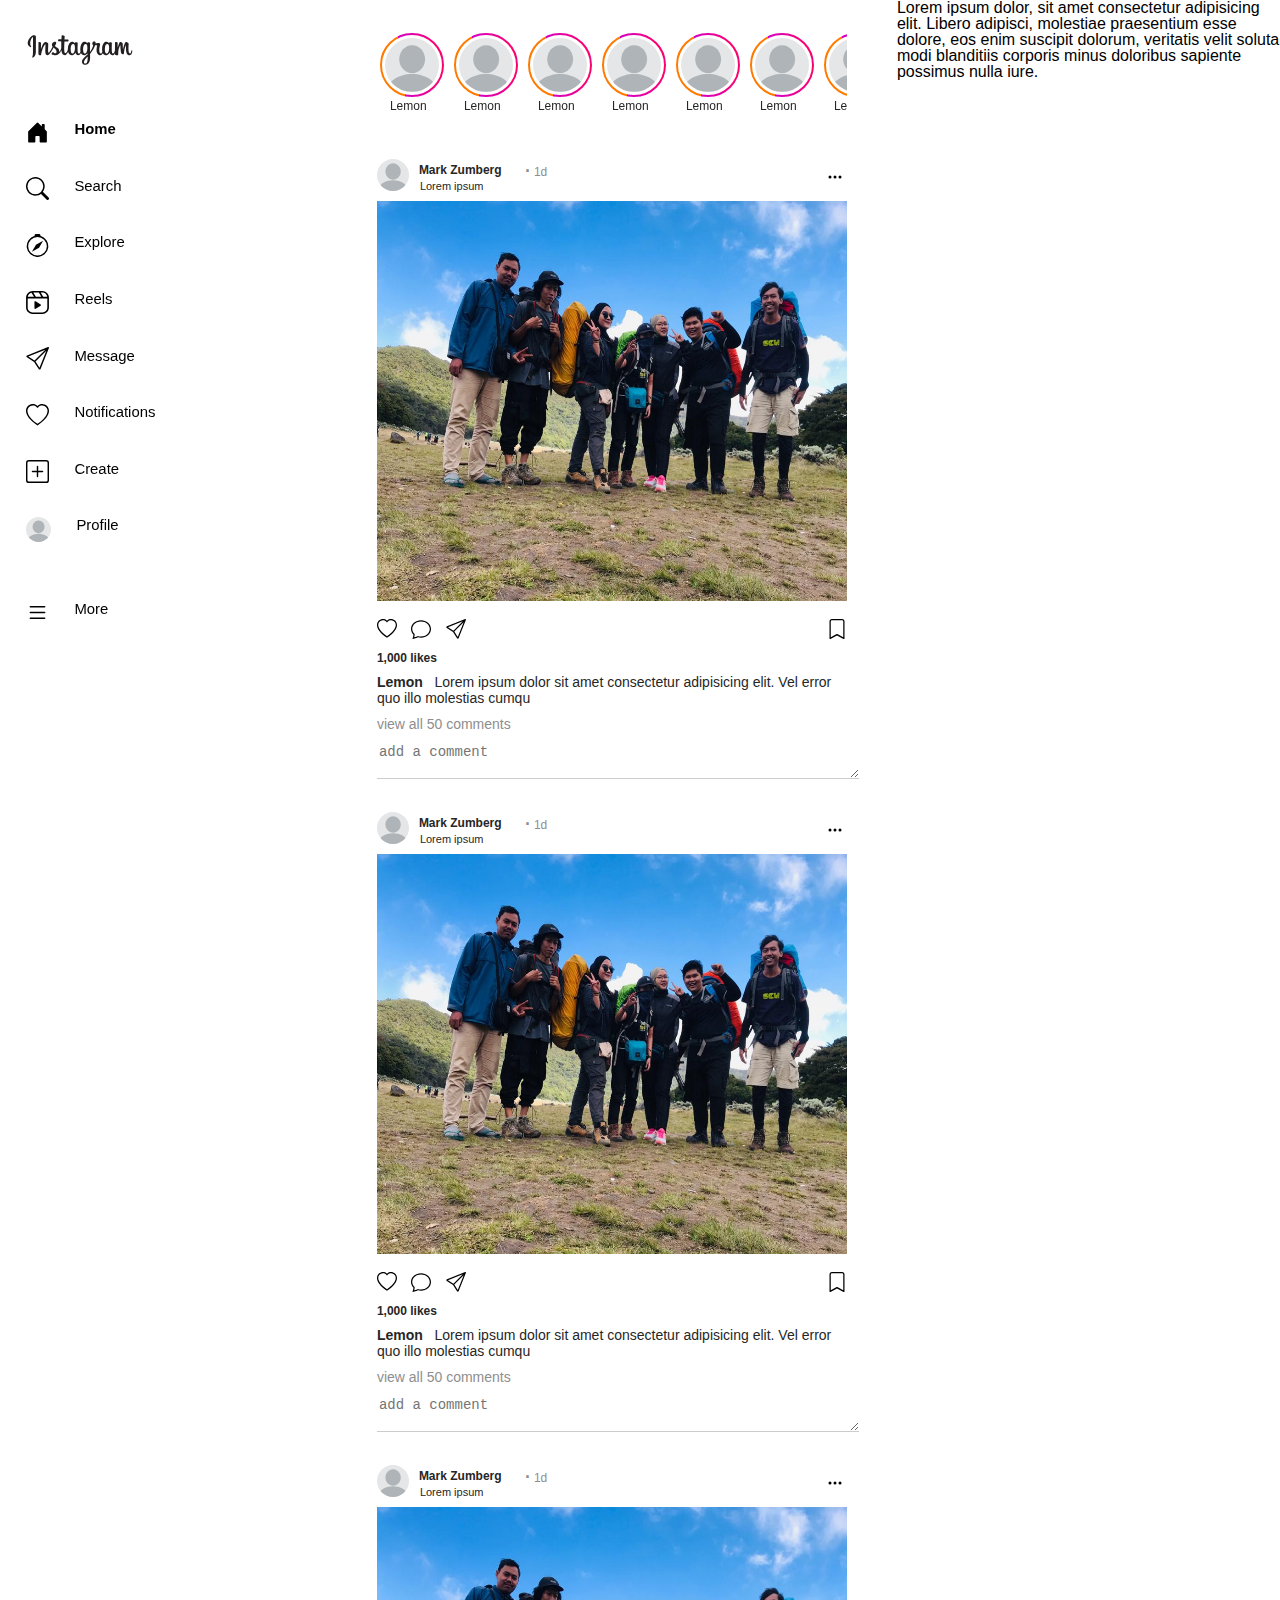
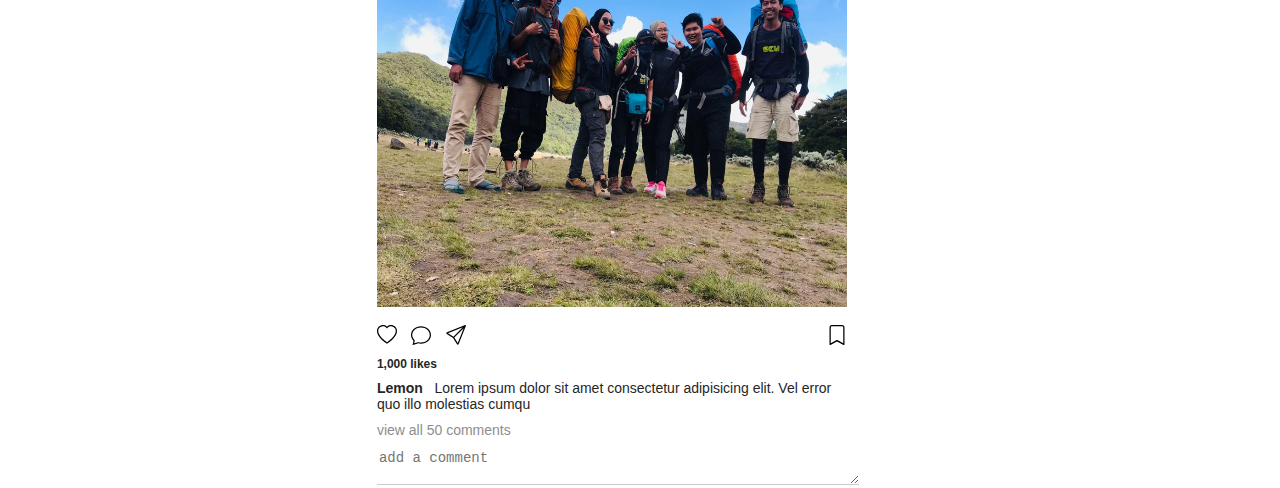
==== commit 57005f88: "mendisign bagian story fix" ====
--- a/indie.html
+++ b/indie.html
@@ -70,10 +70,11 @@
             <div class="content-tengah">
 
                 <section class="story">
+                    <div class="left" id="left">
+                        <img src="asset/arrow-left-circle.svg" alt="" id="#left" srcset="">
+                      </div>
                     <div class="insta-story">
-                      <div class="right">
-                        <img src="asset/arrow-right-circle.svg" alt="" srcset="">
-                      </div>
+                    
                         <li>
                             <div class="canvas">
                                 <canvas id="story" width="65px" height="65px"></canvas>
@@ -137,11 +138,11 @@
                                     <span>Lemon</span>
                                 </div>
                             </li>
-                         
-       
-                       
-                    </div>
-                    
+
+                    </div>
+                    <div class="right">
+                        <img src="asset/arrow-right-circle.svg" alt="">
+                    </div>
                 </section>
 
                 <section id="content">
--- a/css/style2.css
+++ b/css/style2.css
@@ -161,6 +161,7 @@
 }
 .content .story {
     display: flex;
+    position: relative;
 } 
 .content .story .insta-story {
     margin-top: 10px;
@@ -168,16 +169,50 @@
     margin-bottom: 5px;
     overflow: hidden;
     padding: 20px 0;
-}
-
-.content .story .insta-story .right {
-
-}
-
-.content .story .insta-story .right img {
-    width: 20px;
-    height: 20px;
-}
+
+}
+
+.content .story .left {
+    position: absolute;
+    z-index: 2;
+    top: 51px;
+    left: 1px;
+    display: none;
+}
+
+
+.content .story .left img {
+    width: 25px;
+    height: 25px;
+    border-radius: 50%;
+   background: var(--fds-black-alpha-40);
+   box-shadow: 1px 1px 1px 1px var(--fds-black-alpha-40), 1px 1px 1px 1px var(--fds-black-alpha-50), 1px 1px 1px var(--fds-black-alpha-10);
+ 
+}
+.content .story .right {
+    position: absolute;
+    right: 1px;
+    top: 51px;
+    display: none;
+  
+}
+.content .story .right:hover,
+.content .story .left:hover {
+    cursor: pointer;
+    
+}
+.content .story .right img {
+    width: 25px;
+    height: 25px;
+    z-index: 1;
+    top: 25px;
+    left: 2px;
+    border-radius: 50%;
+   background: var(--fds-black-alpha-40);
+   box-shadow: 1px 1px 1px 1px var(--fds-black-alpha-40), 1px 1px 1px 1px var(--fds-black-alpha-50), 1px 1px 1px var(--fds-black-alpha-10);
+    
+}
+
 
 .content .story .insta-story li {
    list-style-type: none;
@@ -200,7 +235,7 @@
     position: relative;
     padding: 3px;
 }
-.content .story .insta-story img {
+.content .story .insta-story .canvas img {
     width: 54px;
     height: 54px;
     border-radius: 50%;
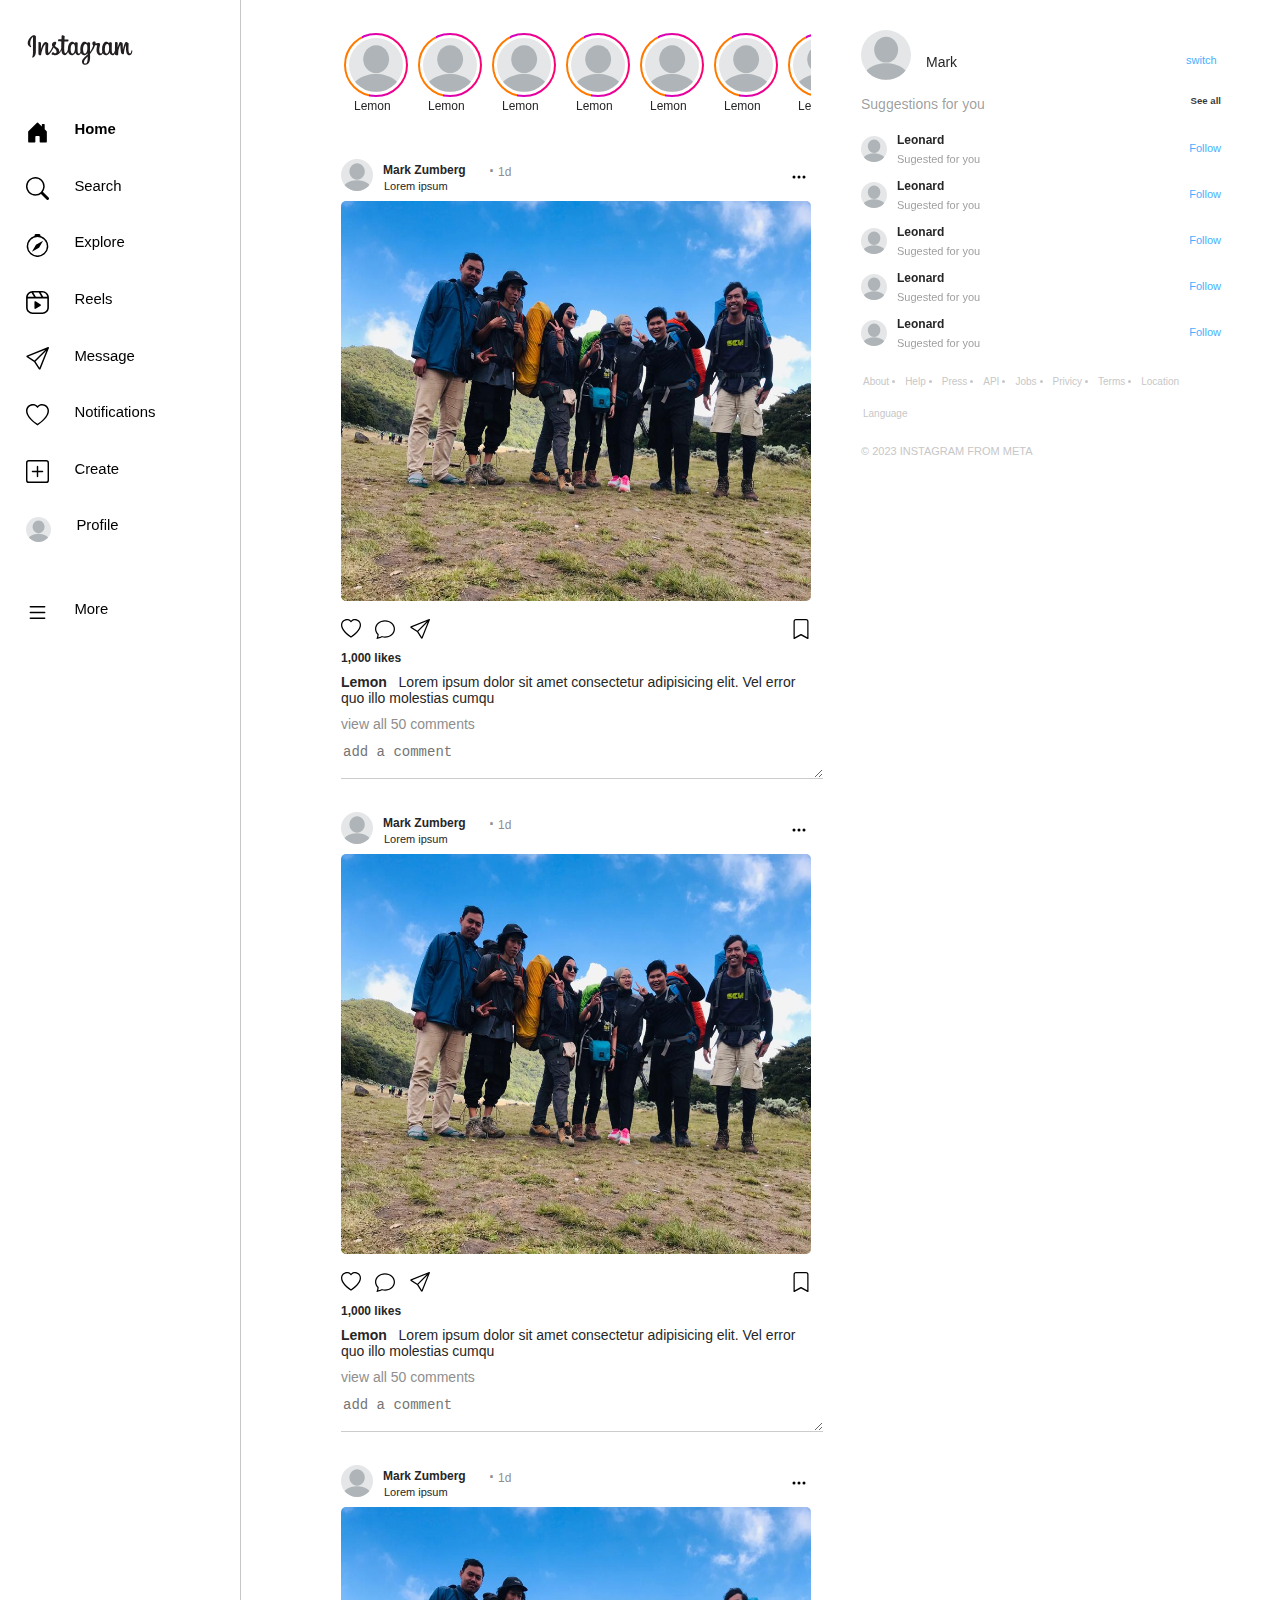
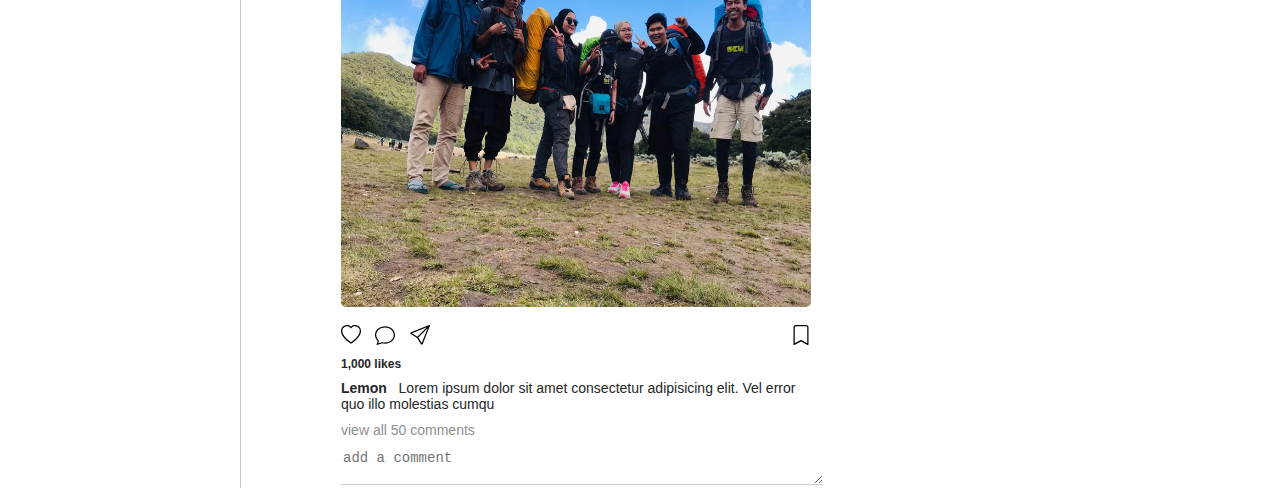
==== commit 4b3ede57: "fix merging conflict story" ====
--- a/indie.html
+++ b/indie.html
@@ -59,6 +59,30 @@
                 <div class="nav-more">
                     <img src="asset/list.svg" alt="" srcset="">
                    <span>More</span>
+
+                   <div class="toogle">
+                    <div class="list-toggle">
+                        <li>
+                            <a href="#">Setting<img src="asset/gear-wide.svg" alt="" srcset=""></a>
+                        </li>
+                        <li>
+                            <a href="#">Switch appearence<img src="asset/moon.svg" alt="" srcset=""></a>
+                        </li>
+                        <li>
+                            <a href="#">Your activity <img src="asset/clock-history.svg" alt="" srcset=""></a>
+                        </li>
+                        <li>
+                            <a href="#">Report a problem <img src="asset/exclamation-square.svg" alt="" srcset=""></a>
+                        </li>
+                        <li>
+                            <a href="#">Switch accounts</a>
+                        </li>
+
+                        <li>
+                            <a href="#">Logout</a>
+                        </li>
+                    </div>
+                   </div>
                 </div>
             </div>
         </div>
@@ -335,8 +359,130 @@
             </div>
        
             <div class="nav-kanan">
-                <p>Lorem ipsum dolor, sit amet consectetur adipisicing elit. Libero adipisci, molestiae praesentium esse dolore, eos enim suscipit dolorum, veritatis velit soluta modi blanditiis corporis minus doloribus sapiente possimus nulla iure.</p>
-            </div>
+
+                <div class="profile">
+
+                    <section>
+                        <header>
+                            <div class="img">
+                                <img src="img/blank-profile-picture-973460.svg" alt="" srcset="">
+                            </div>
+    
+                            <div class="name">
+                              <span>Mark</span>
+                            </div>
+    
+                            <div class="switch">
+                              <span>switch</span>
+                            </div>
+                        </header>
+                       
+                        <div class="recomend">
+                            <span>Suggestions for you</span>
+
+                            <span>See all</span>
+                        </div>
+
+                        <div class="follow">
+                            <div class="add-user">
+                                <img src="img/blank-profile-picture-973460.svg" alt="" srcset="">
+                                <div class="abc">
+                                    <span id="name">Leonard</span>
+                                    <span id="sugest">Sugested for you</span>
+                                </div>
+                                
+                                <span id="follow">Follow</span>
+                            </div>
+
+                            <div class="add-user">
+                                <img src="img/blank-profile-picture-973460.svg" alt="" srcset="">
+                                <div class="abc">
+                                    <span id="name">Leonard</span>
+                                    <span id="sugest">Sugested for you</span>
+                                </div>
+                                
+                                <span id="follow">Follow</span>
+                            </div>
+
+                            <div class="add-user">
+                                <img src="img/blank-profile-picture-973460.svg" alt="" srcset="">
+                                <div class="abc">
+                                    <span id="name">Leonard</span>
+                                    <span id="sugest">Sugested for you</span>
+                                </div>
+                                
+                                <span id="follow">Follow</span>
+                            </div>
+
+                            <div class="add-user">
+                                <img src="img/blank-profile-picture-973460.svg" alt="" srcset="">
+                                <div class="abc">
+                                    <span id="name">Leonard</span>
+                                    <span id="sugest">Sugested for you</span>
+                                </div>
+                                
+                                <span id="follow">Follow</span>
+                            </div>
+
+                            <div class="add-user">
+                                <img src="img/blank-profile-picture-973460.svg" alt="" srcset="">
+                                <div class="abc">
+                                    <span id="name">Leonard</span>
+                                    <span id="sugest">Sugested for you</span>
+                                </div>
+                                
+                                <span id="follow">Follow</span>
+                            </div>
+                
+
+                        </div>
+
+                        <footer class="footer">
+                            <nav>
+                                <ul>
+                                    <li>
+                                        <a href="#">About</a>
+                                    </li>
+                                    <li>
+                                        <a href="#">Help</a>
+                                    </li>
+                                    <li>
+                                        <a href="#">Press</a>
+                                    </li>
+                                    <li>
+                                        <a href="#">API</a>
+                                    </li>
+                                    <li>
+                                        <a href="#">Jobs</a>
+                                    </li>
+                                    <li>
+                                        <a href="#">Privicy</a>
+                                    </li>
+                                    <li>
+                                        <a href="#">Terms</a>
+                                    </li>
+                                    <li>
+                                        <a href="#">Location</a>
+                                    </li>
+                                    <li>
+                                        <a href="#">Language</a>
+                                    </li>
+                                </ul>
+                            </nav>
+
+                            <div class="copyright">
+                                <span>&#169; 2023 INSTAGRAM FROM META</span>
+                            </div>
+                        </footer>
+                      
+
+
+
+                    </section>
+                  
+                </div>
+              </div>
+
         </article>
         </div>
 
--- a/css/style2.css
+++ b/css/style2.css
@@ -38,14 +38,15 @@
 }
 
 .nav-kiri {
-    width: 65rem;
+    width: 15rem;
     display: flex;
     flex-direction: column;
+    border-right: 1px solid #c7c7c7;
     /* height: 100%; */
 }
 
 .nav-kiri .nav-list {
-    width: 250px;
+    width: 240px;
     position: fixed;
 }
 .nav-kiri .logo,
@@ -116,6 +117,50 @@
  
     animation: zoomin .1s forwards;
 }
+
+/* toogle-more */
+.nav-kiri .nav-more .toogle {
+    width: 15rem;
+    position: absolute;
+    background: #fff;
+    border-radius: 6px;
+    box-shadow: 1px 1px 1px 1px var(--fds-black-alpha-05),
+    1px 1px 1px 1px rgba(0, 0, 0, 0.1);
+    top: -300px;
+    display: none;
+    
+}
+
+.nav-kiri .nav-more .active  {
+
+    display: block;
+}
+
+.toogle .list-toggle li {
+    margin-bottom: 10px;
+    padding :5px;
+    list-style-type: none;
+    position: relative;
+    border-bottom: 1px solid var(--fds-black-alpha-15);
+}
+.toogle .list-toggle li:hover {
+    background: var(--fds-black-alpha-05);
+}
+.toogle .list-toggle li img {
+    position: absolute;
+    width: 20px;
+    height: 20px;
+    right: 5px
+}
+
+.nav-kiri .toogle li a {
+    font-size: 15px;
+    text-decoration: none;
+    color: #262626;
+    line-height: 30px;
+}
+
+
 
 /* animations */
 
@@ -132,7 +177,7 @@
 
 /* tengah */
 .content {
-    margin: 0 50px 0 126px;
+    margin: 0 50px 0 100px;
     display: flex;
     flex-direction: row;
 }
@@ -305,6 +350,7 @@
 .content .content-tengah .img img {
     width: 470px;
     height: 400px;
+    border-radius: 5px;
 }
 .content .content-tengah .asset {
     display: flex;
@@ -366,4 +412,160 @@
 .content .content-tengah .comments .views-comments:hover,
 .content .content-tengah .comments .name:hover {
     cursor: pointer;
+}
+
+.nav-kanan {
+    width: 22.5rem;
+}
+.nav-kanan .profile {
+    display: flex;
+    flex-direction: column;
+}
+.nav-kanan .profile section {
+
+    margin-top: 30px;
+}
+.nav-kanan .profile section header {
+    position: relative;
+    width: 22rem;
+}
+
+.nav-kanan .img img {
+    width: 50px;
+    height: 50px;
+    border-radius: 50%;
+}
+.nav-kanan .profile .name {
+    position: absolute;
+    top: 25px;
+    left: 65px;
+    font-size: 14px;
+    color: #262626;
+}
+.nav-kanan .profile .name:hover,
+.nav-kanan .profile .img img:hover  {
+    cursor: pointer;
+}
+
+.nav-kanan .profile .switch {
+    position: absolute;
+    top: 25px;
+    left: 325px;
+    font-size: 11px;
+    color: var(--blue-4);
+}
+.nav-kanan .profile .switch:hover,
+.nav-kanan .profile .follow .add-user span#follow:last-child:hover  {
+    cursor: pointer;
+    color: var(--blue-9);
+}
+
+.nav-kanan .profile .recomend {
+    margin-top: .8rem;
+}
+.nav-kanan .profile .recomend span:first-child {
+    font-size: 14px;
+    color: var(--fds-black-alpha-40);
+}
+
+.nav-kanan .profile .recomend span:last-child {
+    float: right;
+    font-size: .6em;
+    font-weight: bold;
+    color: var(--fds-black-alpha-80);
+}
+.nav-kanan .profile .recomend span:last-child:hover {
+    cursor: pointer;
+    color: var(--fds-black-alpha-60);
+}
+
+.nav-kanan .profile .follow {
+    margin-top: 1.5rem;
+    position: relative;
+    height: auto;
+}
+.nav-kanan .profile .follow .add-user {
+    display: flex;
+    align-items: center;
+    margin-bottom: 20px;
+}
+
+.nav-kanan .profile .follow .add-user .abc {
+    width: 290px;
+    position: relative;
+}
+.nav-kanan .profile .follow .add-user .abc #name {
+    position: absolute;
+    top: -15px;
+}
+.nav-kanan .profile .follow .add-user .abc #name,
+.nav-kanan .profile .follow .add-user img:hover {
+    cursor: pointer;
+}
+
+.nav-kanan .profile .follow .add-user .abc #sugest{
+    position: absolute;
+    font-size: 11px;
+    left: 10px;
+    top: 5px;
+    width: 100px;
+    color: var(--fds-black-alpha-40);
+}
+
+.nav-kanan .profile .follow .add-user span#follow:last-child {
+
+    font-size: 11px;
+    color: var(--blue-4);
+    margin-left: 221px;
+}
+
+.follow .add-user #name {
+    font-size: 12px;
+    color: #262626;
+    margin-left: 10px;
+    font-weight: bold;
+}
+
+.nav-kanan .profile .follow .add-user img {
+    width: 26px;
+    height: 26px;
+    border-radius: 50%;
+}
+
+.footer nav {
+    display: flex;
+    flex-direction: column;
+    margin-bottom: 16px;
+}
+
+.footer nav ul {
+    line-height: 1rem;
+    display: flex;
+    list-style-type: initial;
+    font-size: 10px;
+    flex-wrap: wrap;
+   
+}
+.footer nav ul li:first-child,
+.footer nav ul li:last-child{
+    list-style-type: none;
+   margin-left: 2px;
+}
+.footer nav ul li {
+    margin: 8px;
+    color: #c7c7c7;
+}
+
+.footer nav ul li a {
+    color: #c7c7c7;
+    text-decoration: none;
+}
+.footer nav ul li a:hover{
+    text-decoration: underline;
+}
+
+.footer .copyright{
+
+    color: #c7c7c7;
+    font-size: 11px;
 }